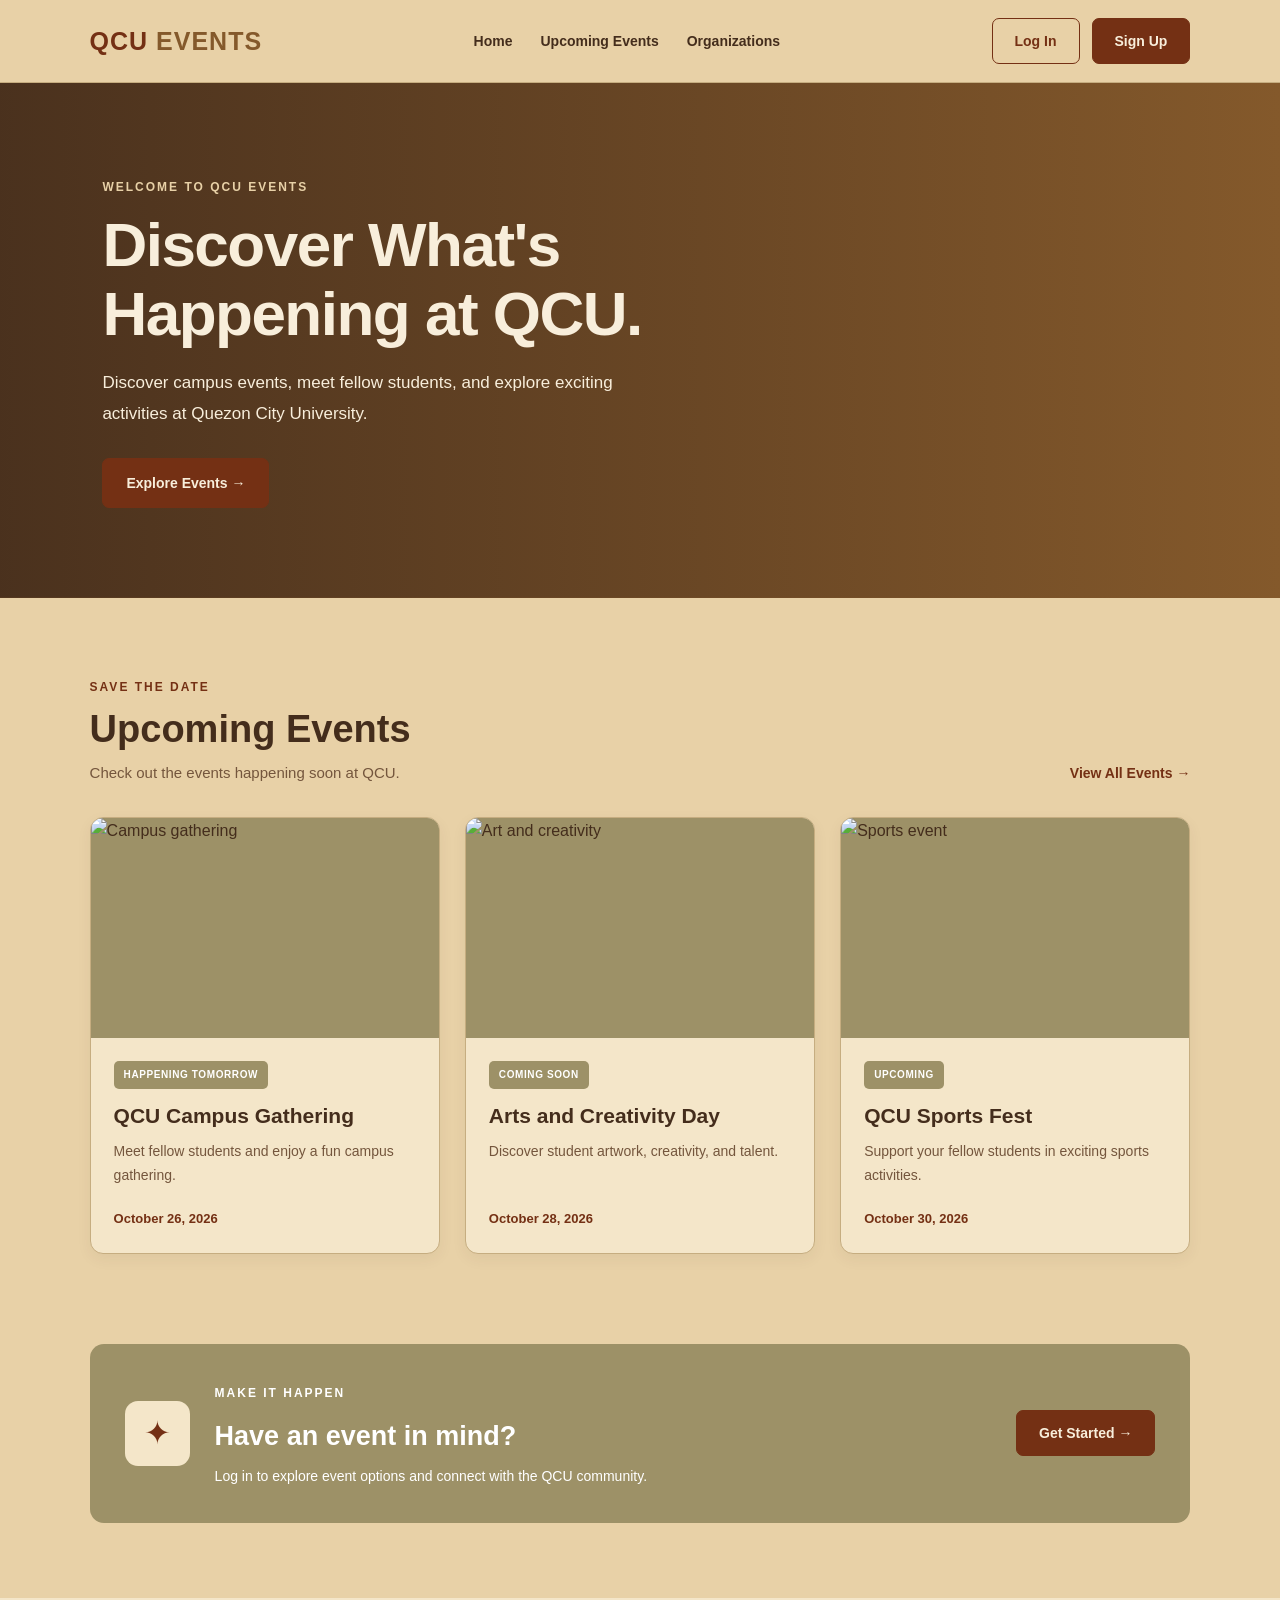
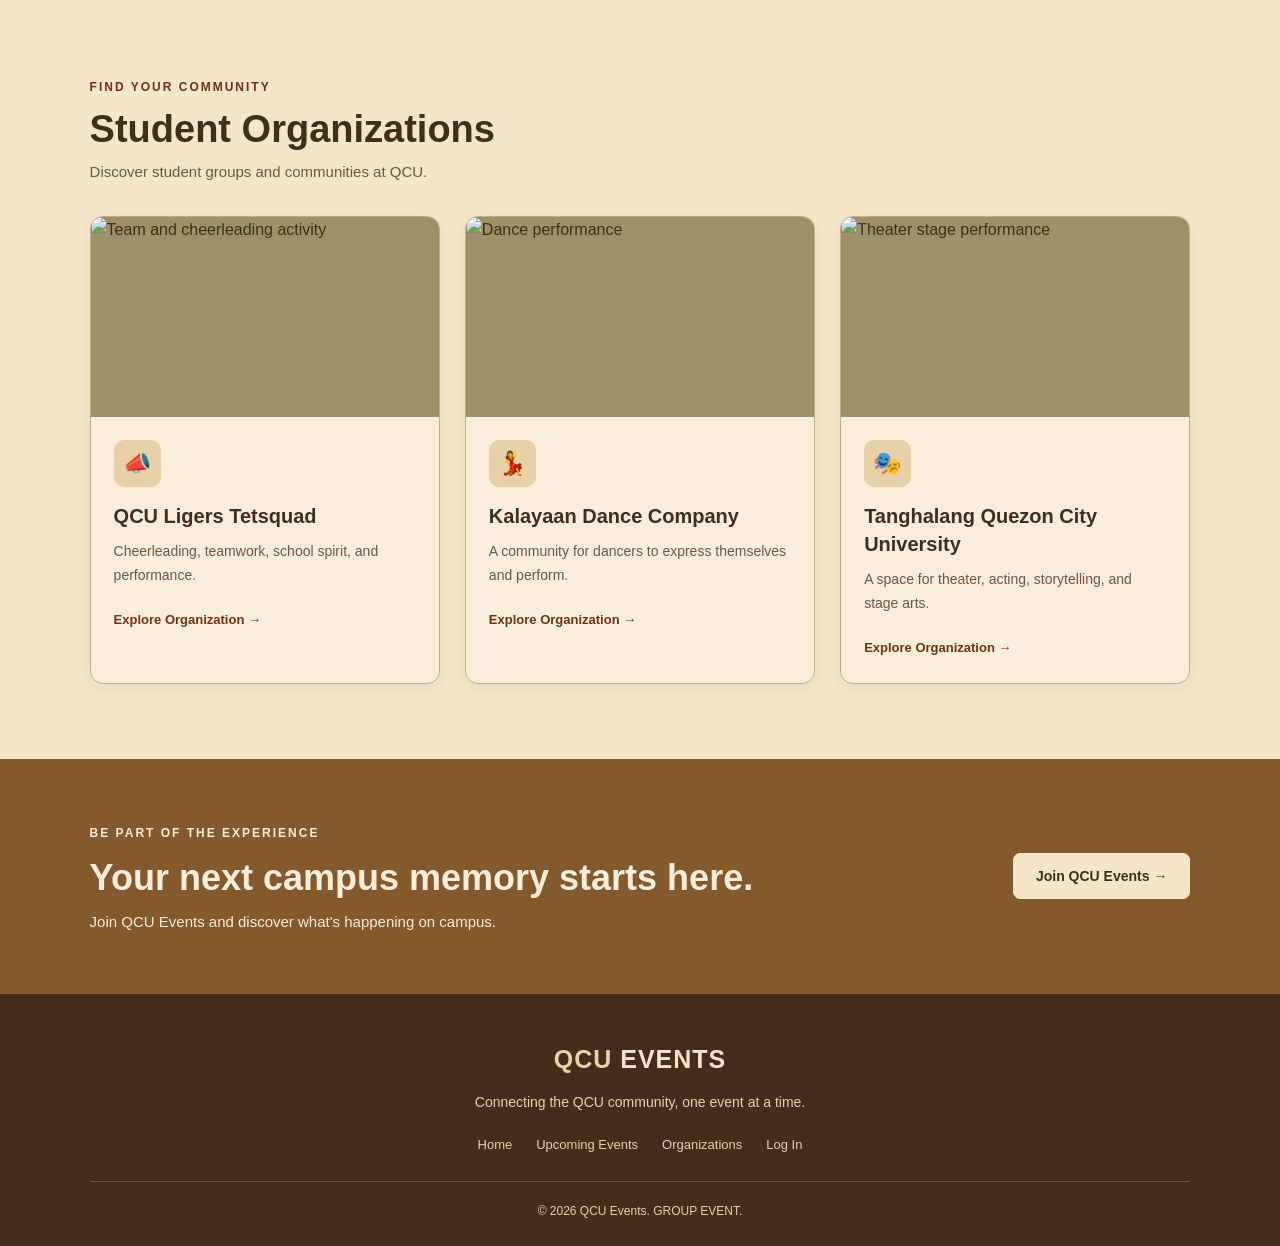
==== index.html @ 6fe6644c "First Website" ====
<!DOCTYPE html>
<html lang="en">
<head>
    <meta charset="UTF-8">
    <meta name="viewport" content="width=device-width, initial-scale=1.0">
    <title>QCU EVENTS</title>
    <link rel="stylesheet" href="style.css">

    </style>
</head>
<body>

    <!-- NAVIGATION -->
    <header class="navbar">
        <a href="html.html" class="logo">QCU <span>EVENTS</span></a>

        <nav class="nav-links">
            <a href="html.html">Home</a>
            <a href="#upcoming-events">Upcoming Events</a>
            <a href="#organizations">Organizations</a>
        </nav>

        <div class="nav-buttons">
            <a href="login.html" class="login-btn">Log In</a>
            <a href="signup.html" class="signup-btn">Sign Up</a>
        </div>
    </header>

    <!-- HERO SECTION -->
    <section class="hero">
        <div class="hero-content">
            <span class="eyebrow">WELCOME TO QCU EVENTS</span>
            <h1>Discover What's<br>Happening at QCU.</h1>
            <p>Discover campus events, meet fellow students, and explore exciting activities at Quezon City University.</p>
            <a href="#upcoming-events" class="hero-btn">Explore Events →</a>
        </div>
    </section>

    <!-- UPCOMING EVENTS -->
    <section class="events-section" id="upcoming-events">
        <div class="section-heading">
            <div>
                <span class="eyebrow">SAVE THE DATE</span>
                <h2>Upcoming Events</h2>
                <p>Check out the events happening soon at QCU.</p>
            </div>
            <a href="events.html" class="view-all">View All Events →</a>
        </div>

        <div class="event-grid">

            <!-- EVENT 1 -->
            <a href="login.html" class="event-card">
                <img class="event-photo"
                     src="https://images.unsplash.com/photo-1492684223066-81342ee5ff30?auto=format&fit=crop&w=800&q=85"
                     alt="Campus gathering">
                <div class="event-info">
                    <span class="event-tag">HAPPENING TOMORROW</span>
                    <h3>QCU Campus Gathering</h3>
                    <p>Meet fellow students and enjoy a fun campus gathering.</p>
                    <p class="event-date">October 26, 2026</p>
                </div>
            </a>

            <!-- EVENT 2 -->
            <a href="login.html" class="event-card">
                <img class="event-photo"
                     src="https://images.unsplash.com/photo-1513364776144-60967b0f800f?auto=format&fit=crop&w=800&q=85"
                     alt="Art and creativity">
                <div class="event-info">
                    <span class="event-tag">COMING SOON</span>
                    <h3>Arts and Creativity Day</h3>
                    <p>Discover student artwork, creativity, and talent.</p>
                    <p class="event-date">October 28, 2026</p>
                </div>
            </a>

            <!-- EVENT 3 -->
            <a href="login.html" class="event-card">
                <img class="event-photo"
                     src="https://images.unsplash.com/photo-1461896836934-ffe607ba8211?auto=format&fit=crop&w=800&q=85"
                     alt="Sports event">
                <div class="event-info">
                    <span class="event-tag">UPCOMING</span>
                    <h3>QCU Sports Fest</h3>
                    <p>Support your fellow students in exciting sports activities.</p>
                    <p class="event-date">October 30, 2026</p>
                </div>
            </a>

        </div>
    </section>

    <!-- CREATE EVENT -->
    <section class="create-section">
        <div class="create-card">
            <div class="create-icon">✦</div>
            <div>
                <span class="eyebrow">MAKE IT HAPPEN</span>
                <h2>Have an event in mind?</h2>
                <p>Log in to explore event options and connect with the QCU community.</p>
            </div>
            <a href="login.html" class="create-btn">Get Started →</a>
        </div>
    </section>

    <!-- STUDENT ORGANIZATIONS -->
    <section class="categories-section" id="organizations">
        <div class="section-heading">
            <div>
                <span class="eyebrow">FIND YOUR COMMUNITY</span>
                <h2>Student Organizations</h2>
                <p>Discover student groups and communities at QCU.</p>
            </div>
        </div>

        <div class="category-grid">

            <!-- QCU LIGERS TETSQUAD -->
            <a href="login.html" class="category-card org-card">
                <img class="org-photo"
                     src="https://images.unsplash.com/photo-1526676037777-05a232554f77?auto=format&fit=crop&w=800&q=85"
                     alt="Team and cheerleading activity">
                <div class="org-info">
                    <div class="category-icon">📣</div>
                    <h3>QCU Ligers Tetsquad</h3>
                    <p>Cheerleading, teamwork, school spirit, and performance.</p>
                    <span>Explore Organization →</span>
                </div>
            </a>

            <!-- KALAYAAN DANCE COMPANY -->
            <a href="login.html" class="category-card org-card">
                <img class="org-photo"
                     src="https://images.unsplash.com/photo-1504609813442-a8924e83f76e?auto=format&fit=crop&w=800&q=85"
                     alt="Dance performance">
                <div class="org-info">
                    <div class="category-icon">💃</div>
                    <h3>Kalayaan Dance Company</h3>
                    <p>A community for dancers to express themselves and perform.</p>
                    <span>Explore Organization →</span>
                </div>
            </a>

            <!-- TANGHALANG QCU -->
            <a href="login.html" class="category-card org-card">
                <img class="org-photo"
                     src="https://images.unsplash.com/photo-1503095396549-807759245b35?auto=format&fit=crop&w=800&q=85"
                     alt="Theater stage performance">
                <div class="org-info">
                    <div class="category-icon">🎭</div>
                    <h3>Tanghalang Quezon City University</h3>
                    <p>A space for theater, acting, storytelling, and stage arts.</p>
                    <span>Explore Organization →</span>
                </div>
            </a>

        </div>
    </section>

    <!-- BOTTOM BANNER -->
    <section class="bottom-banner">
        <div>
            <span class="eyebrow">BE PART OF THE EXPERIENCE</span>
            <h2>Your next campus memory starts here.</h2>
            <p>Join QCU Events and discover what's happening on campus.</p>
        </div>
        <a href="signup.html" class="signup-btn">Join QCU Events →</a>
    </section>

    <!-- FOOTER -->
    <footer class="footer">
        <a href="html.html" class="logo">QCU <span>EVENTS</span></a>
        <p>Connecting the QCU community, one event at a time.</p>

        <div class="footer-links">
            <a href="html.html">Home</a>
            <a href="#upcoming-events">Upcoming Events</a>
            <a href="#organizations">Organizations</a>
            <a href="login.html">Log In</a>
        </div>

        <p class="copyright">© 2026 QCU Events. GROUP EVENT.</p>
    </footer>

</body>
</html>
---- style.css ----
/* COLOR PALETTE */
:root {
    --red: #743014;
    --red-dark: #442D1C;
    --orange-red: #84592B;
    --orange: #84592B;
    --peach: #E8D1A7;
    --yellow: #E8D1A7;
    --yellow-light: #F4E6C9;

    --ice-blue: #E8D1A7;
    --blue-light: #D8C095;
    --blue: #9D9167;
    --blue-medium: #84592B;
    --blue-dark: #442D1C;

    --white: #F8EEDB;
    --background: #E8D1A7;
    --text: #442D1C;
    --muted: #74563D;
    --border: #C6AD80;
}

/* RESET */
* {
    margin: 0;
    padding: 0;
    box-sizing: border-box;
}

html {
    scroll-behavior: smooth;
    scroll-padding-top: 90px;
}

body {
    font-family: Arial, Helvetica, sans-serif;
    background-color: var(--background);
    color: var(--text);
    line-height: 1.6;
}

a {
    color: inherit;
    text-decoration: none;
}

img {
    max-width: 100%;
}

button,
input {
    font: inherit;
}

/* NAVIGATION BAR*/

.navbar {
    width: 100%;
    min-height: 82px;
    padding: 18px 7%;
    display: flex;
    align-items: center;
    justify-content: space-between;
    gap: 25px;
    background-color: #E8D1A7;
    border-bottom: 1px solid var(--border);
    position: relative;
    z-index: 10;
}

.logo {
    color: var(--red);
    font-size: 25px;
    font-weight: 900;
    letter-spacing: 1px;
    white-space: nowrap;
}

.logo span {
    color: var(--orange-red);
}

.nav-links {
    display: flex;
    align-items: center;
    justify-content: center;
    gap: 28px;
}

.nav-links a {
    color: var(--text);
    font-size: 14px;
    font-weight: 600;
    transition: color 0.25s ease;
}

.nav-links a:hover {
    color: var(--red);
}

.nav-buttons {
    display: flex;
    align-items: center;
    gap: 12px;
}

/* pindot pindot */

.login-btn,
.signup-btn,
.hero-btn,
.create-btn {
    display: inline-block;
    padding: 11px 22px;
    border-radius: 7px;
    font-size: 14px;
    font-weight: 700;
    text-align: center;
    transition: all 0.25s ease;
    cursor: pointer;
}

.login-btn {
    color: var(--red);
    border: 1.5px solid var(--red);
    background-color: transparent;
}

.login-btn:hover {
    background-color: var(--red);
    color: var(--white);
}

.signup-btn,
.hero-btn,
.create-btn {
    background-color: var(--red);
    color: var(--white);
    border: 1.5px solid var(--red);
}

.signup-btn:hover,
.hero-btn:hover,
.create-btn:hover {
    background-color: var(--red-dark);
    border-color: var(--red-dark);
    transform: translateY(-2px);
}

/* heroooooooooooooo */

.hero {
    min-height: 510px;
    padding: 90px 8%;
    display: flex;
    align-items: center;
    background-color: var(--orange-red);
    background-image:
        linear-gradient(
            90deg,
            rgba(68, 45, 28, 0.90),
            rgba(132, 89, 43, 0.55)
        ),
        url("https://images.unsplash.com/photo-1492684223066-81342ee5ff30?auto=format&fit=crop&w=1600&q=85");
    background-position: center;
    background-size: cover;
    background-repeat: no-repeat;
    color: var(--white);
}

.hero-content {
    max-width: 720px;
}

.eyebrow {
    display: inline-block;
    margin-bottom: 12px;
    color: var(--red);
    font-size: 12px;
    font-weight: 800;
    letter-spacing: 2px;
    text-transform: uppercase;
}

.hero .eyebrow {
    color: var(--peach);
}

.hero h1 {
    margin-bottom: 20px;
    color: var(--white);
    font-size: clamp(38px, 5vw, 62px);
    line-height: 1.12;
    letter-spacing: -1.5px;
}

.hero p {
    max-width: 570px;
    margin-bottom: 28px;
    color: #F8EEDB;
    font-size: 17px;
    line-height: 1.8;
}

.hero-actions {
    display: flex;
    flex-wrap: wrap;
    gap: 13px;
}

.hero-btn {
    padding: 13px 23px;
}

.secondary-btn {
    background-color: var(--peach);
    color: var(--red-dark);
    border-color: var(--peach);
}

.secondary-btn:hover {
    background-color: var(--yellow-light);
    color: var(--red-dark);
    border-color: var(--yellow-light);
}

/* general styleeeeeeeeeee*/

.events-section,
.featured-section,
.categories-section {
    padding: 75px 7%;
}

.section-heading {
    display: flex;
    align-items: flex-end;
    justify-content: space-between;
    gap: 20px;
    margin-bottom: 32px;
}

.section-heading h2 {
    margin-bottom: 8px;
    color: var(--red-dark);
    font-size: clamp(27px, 3vw, 38px);
    line-height: 1.2;
}

.section-heading p {
    color: var(--muted);
    font-size: 15px;
}

.section-heading .eyebrow {
    margin-bottom: 10px;
}

.view-all {
    color: var(--red);
    font-size: 14px;
    font-weight: 800;
    white-space: nowrap;
    transition: color 0.2s ease;
}

.view-all:hover {
    color: var(--orange-red);
}

/* ==========================================
   UPCOMING EVENT GRID
   ========================================== */

.event-grid {
    display: grid;
    grid-template-columns: repeat(3, minmax(0, 1fr));
    gap: 25px;
}

.event-card {
    display: flex;
    flex-direction: column;
    min-width: 0;
    overflow: hidden;
    background-color: var(--yellow-light);
    border: 1px solid var(--border);
    border-radius: 13px;
    color: var(--text);
    box-shadow: 0 5px 15px rgba(68, 45, 28, 0.06);
    transition: transform 0.25s ease, box-shadow 0.25s ease;
}

.event-card:hover {
    transform: translateY(-5px);
    box-shadow: 0 12px 25px rgba(68, 45, 28, 0.14);
}

.event-card > img,
.event-photo {
    display: block;
    width: 100%;
    height: 220px;
    object-fit: cover;
    background-color: var(--blue);
}

.event-info {
    display: flex;
    flex: 1;
    flex-direction: column;
    align-items: flex-start;
    padding: 23px;
}

.event-tag {
    display: inline-block;
    margin-bottom: 13px;
    padding: 6px 10px;
    border-radius: 5px;
    background-color: var(--blue);
    color: #FFFFFF;
    font-size: 10px;
    font-weight: 800;
    letter-spacing: 0.6px;
}

.event-info h3 {
    margin-bottom: 10px;
    color: var(--red-dark);
    font-size: 21px;
    line-height: 1.35;
}

.event-info p {
    margin-bottom: 12px;
    color: var(--muted);
    font-size: 14px;
    line-height: 1.7;
}

.event-info .event-date {
    margin-top: auto;
    margin-bottom: 0;
    padding-top: 8px;
    color: var(--red);
    font-size: 13px;
    font-weight: 800;
}


.featured-card {
    position: relative;
    overflow: hidden;
    min-height: 320px;
    border-radius: 14px;
    background-color: var(--orange-red);
    color: var(--white);
}

.featured-card img {
    width: 100%;
    height: 100%;
    min-height: 320px;
    object-fit: cover;
}

.featured-overlay {
    position: absolute;
    inset: 0;
    display: flex;
    flex-direction: column;
    justify-content: flex-end;
    padding: 35px;
    background: linear-gradient(
        transparent,
        rgba(68, 45, 28, 0.90)
    );
    color: var(--white);
}

.featured-overlay h3 {
    margin-bottom: 10px;
    font-size: 30px;
}

.featured-overlay p {
    max-width: 600px;
    color: var(--white);
}

/* ==========================================
   CREATE EVENT SECTION
   ========================================== */

.create-section {
    padding: 15px 7% 75px;
}

.create-card {
    display: flex;
    align-items: center;
    gap: 25px;
    padding: 35px;
    border-radius: 14px;
    background-color: var(--blue);
    color: #FFFFFF;
}

.create-icon {
    display: flex;
    flex-shrink: 0;
    align-items: center;
    justify-content: center;
    width: 65px;
    height: 65px;
    border-radius: 13px;
    background-color: var(--yellow-light);
    color: var(--red);
    font-size: 32px;
}

.create-card > div:nth-child(2) {
    flex: 1;
}

.create-card .eyebrow,
.create-card h2,
.create-card p {
    color: #FFFFFF;
}

.create-card h2 {
    margin-bottom: 7px;
    font-size: 27px;
}

.create-card p {
    font-size: 14px;
}

.create-btn {
    flex-shrink: 0;
    background-color: var(--red);
    color: var(--white);
}

/* orgsssssssssssssssss */

.categories-section {
    background-color: var(--yellow-light);
}

.category-grid {
    display: grid;
    grid-template-columns: repeat(3, minmax(0, 1fr));
    gap: 25px;
}

.category-card {
    display: block;
    min-width: 0;
    overflow: hidden;
    border: 1px solid var(--border);
    border-radius: 13px;
    background-color: #F8EEDB;
    color: var(--text);
    box-shadow: 0 5px 15px rgba(68, 45, 28, 0.05);
    transition: transform 0.25s ease, box-shadow 0.25s ease;
}

.category-card:hover {
    transform: translateY(-5px);
    box-shadow: 0 12px 25px rgba(68, 45, 28, 0.12);
}

.org-card {
    padding: 0;
}

.org-photo {
    display: block;
    width: 100%;
    height: 200px;
    object-fit: cover;
    background-color: var(--blue);
}

.org-info {
    padding: 23px;
}

.category-icon {
    display: flex;
    align-items: center;
    justify-content: center;
    width: 47px;
    height: 47px;
    margin-bottom: 15px;
    border-radius: 10px;
    background-color: var(--peach);
    color: var(--red);
    font-size: 23px;
}

.org-info h3 {
    margin-bottom: 10px;
    color: var(--red-dark);
    font-size: 20px;
    line-height: 1.4;
}

.org-info p {
    margin-bottom: 18px;
    color: var(--muted);
    font-size: 14px;
    line-height: 1.7;
}

.org-info > span {
    color: var(--red);
    font-size: 13px;
    font-weight: 800;
}

.category-card h3 {
    color: var(--red-dark);
}

.category-card p {
    color: var(--muted);
}

.art-bg {
    background-color: var(--peach);
}

.tech-bg {
    background-color: var(--blue-light);
}

.sports-bg {
    background-color: var(--blue);
}

.academic-bg {
    background-color: var(--yellow);
}

.business-bg {
    background-color: var(--orange-red);
}

.community-bg {
    background-color: var(--orange);
}

/* ==========================================
   BOTTOM CALL-TO-ACTION BANNER
   ========================================== */

.bottom-banner {
    display: flex;
    align-items: center;
    justify-content: space-between;
    gap: 25px;
    padding: 60px 7%;
    background-color: var(--orange-red);
    color: var(--white);
}

.bottom-banner .eyebrow,
.bottom-banner h2,
.bottom-banner p {
    color: var(--white);
}

.bottom-banner h2 {
    margin-bottom: 10px;
    font-size: clamp(25px, 3vw, 36px);
    line-height: 1.25;
}

.bottom-banner p {
    font-size: 15px;
}

.bottom-banner .signup-btn {
    flex-shrink: 0;
    background-color: var(--yellow-light);
    color: var(--red-dark);
    border-color: var(--yellow-light);
}

.bottom-banner .signup-btn:hover {
    background-color: var(--peach);
    border-color: var(--peach);
}

/* paa */

.footer {
    padding: 45px 7% 25px;
    background-color: var(--red-dark);
    color: var(--peach);
    text-align: center;
}

.footer .logo {
    display: inline-block;
    margin-bottom: 12px;
    color: var(--peach);
}

.footer .logo span {
    color: var(--yellow-light);
}

.footer > p {
    margin-bottom: 20px;
    color: var(--peach);
    font-size: 14px;
}

.footer-links {
    display: flex;
    flex-wrap: wrap;
    justify-content: center;
    gap: 24px;
    margin: 22px 0;
}

.footer-links a {
    color: var(--peach);
    font-size: 13px;
    transition: color 0.2s ease;
}

.footer-links a:hover {
    color: #FFFFFF;
}

.footer .copyright {
    margin: 25px 0 0;
    padding-top: 20px;
    border-top: 1px solid rgba(232, 209, 167, 0.25);
    font-size: 12px;
}

/* ==========================================
   GENERAL HOVER AND FOCUS
   ========================================== */

a:focus-visible {
    outline: 3px solid var(--orange-red);
    outline-offset: 4px;
}

/* tablet eklabu*/

@media (max-width: 950px) {
    .navbar {
        padding: 18px 4%;
        gap: 16px;
    }

    .nav-links {
        gap: 16px;
    }

    .event-grid,
    .category-grid {
        grid-template-columns: repeat(2, minmax(0, 1fr));
    }

    .hero {
        padding: 75px 6%;
    }

    .events-section,
    .featured-section,
    .categories-section {
        padding: 60px 5%;
    }

    .create-section {
        padding: 10px 5% 60px;
    }

    .bottom-banner {
        padding: 50px 5%;
    }
}

/* mobile eklabu*/

@media (max-width: 650px) {
    .navbar {
        flex-wrap: wrap;
        justify-content: space-between;
        padding: 16px 5%;
    }

    .logo {
        font-size: 22px;
    }

    .nav-links {
        order: 3;
        width: 100%;
        justify-content: flex-start;
        gap: 20px;
        overflow-x: auto;
        padding-top: 8px;
    }

    .nav-links a {
        flex-shrink: 0;
        font-size: 13px;
    }

    .nav-buttons {
        gap: 7px;
    }

    .login-btn,
    .signup-btn {
        padding: 9px 12px;
        font-size: 12px;
    }

    .hero {
        min-height: 440px;
        padding: 65px 6%;
        background-position: center;
    }

    .hero h1 {
        font-size: 38px;
    }

    .hero p {
        font-size: 15px;
    }

    .hero-actions {
        align-items: flex-start;
        flex-direction: column;
    }

    .hero-btn {
        width: 100%;
        max-width: 290px;
    }

    .events-section,
    .featured-section,
    .categories-section {
        padding: 48px 5%;
    }

    .section-heading {
        align-items: flex-start;
        flex-direction: column;
        gap: 14px;
    }

    .section-heading h2 {
        font-size: 29px;
    }

    .event-grid,
    .category-grid {
        grid-template-columns: 1fr;
        gap: 20px;
    }

    .event-card > img,
    .event-photo {
        height: 210px;
    }

    .event-info,
    .org-info {
        padding: 20px;
    }

    .org-photo {
        height: 190px;
    }

    .create-section {
        padding: 5px 5% 48px;
    }

    .create-card {
        align-items: flex-start;
        flex-direction: column;
        padding: 25px;
    }

    .create-card h2 {
        font-size: 24px;
    }

    .create-btn {
        width: 100%;
    }

    .bottom-banner {
        align-items: flex-start;
        flex-direction: column;
        padding: 45px 6%;
    }

    .bottom-banner .signup-btn {
        width: 100%;
    }

    .footer {
        padding: 38px 5% 22px;
    }

    .footer-links {
        gap: 15px;
    }
}

/* SMALL PHONE SCREENS \ */

@media (max-width: 380px) {
    .logo {
        font-size: 19px;
    }

    .nav-buttons {
        gap: 5px;
    }

    .login-btn,
    .signup-btn {
        padding: 8px 9px;
        font-size: 11px;
    }

    .hero h1 {
        font-size: 32px;
    }

    .event-info h3,
    .org-info h3 {
        font-size: 19px;
    }
}
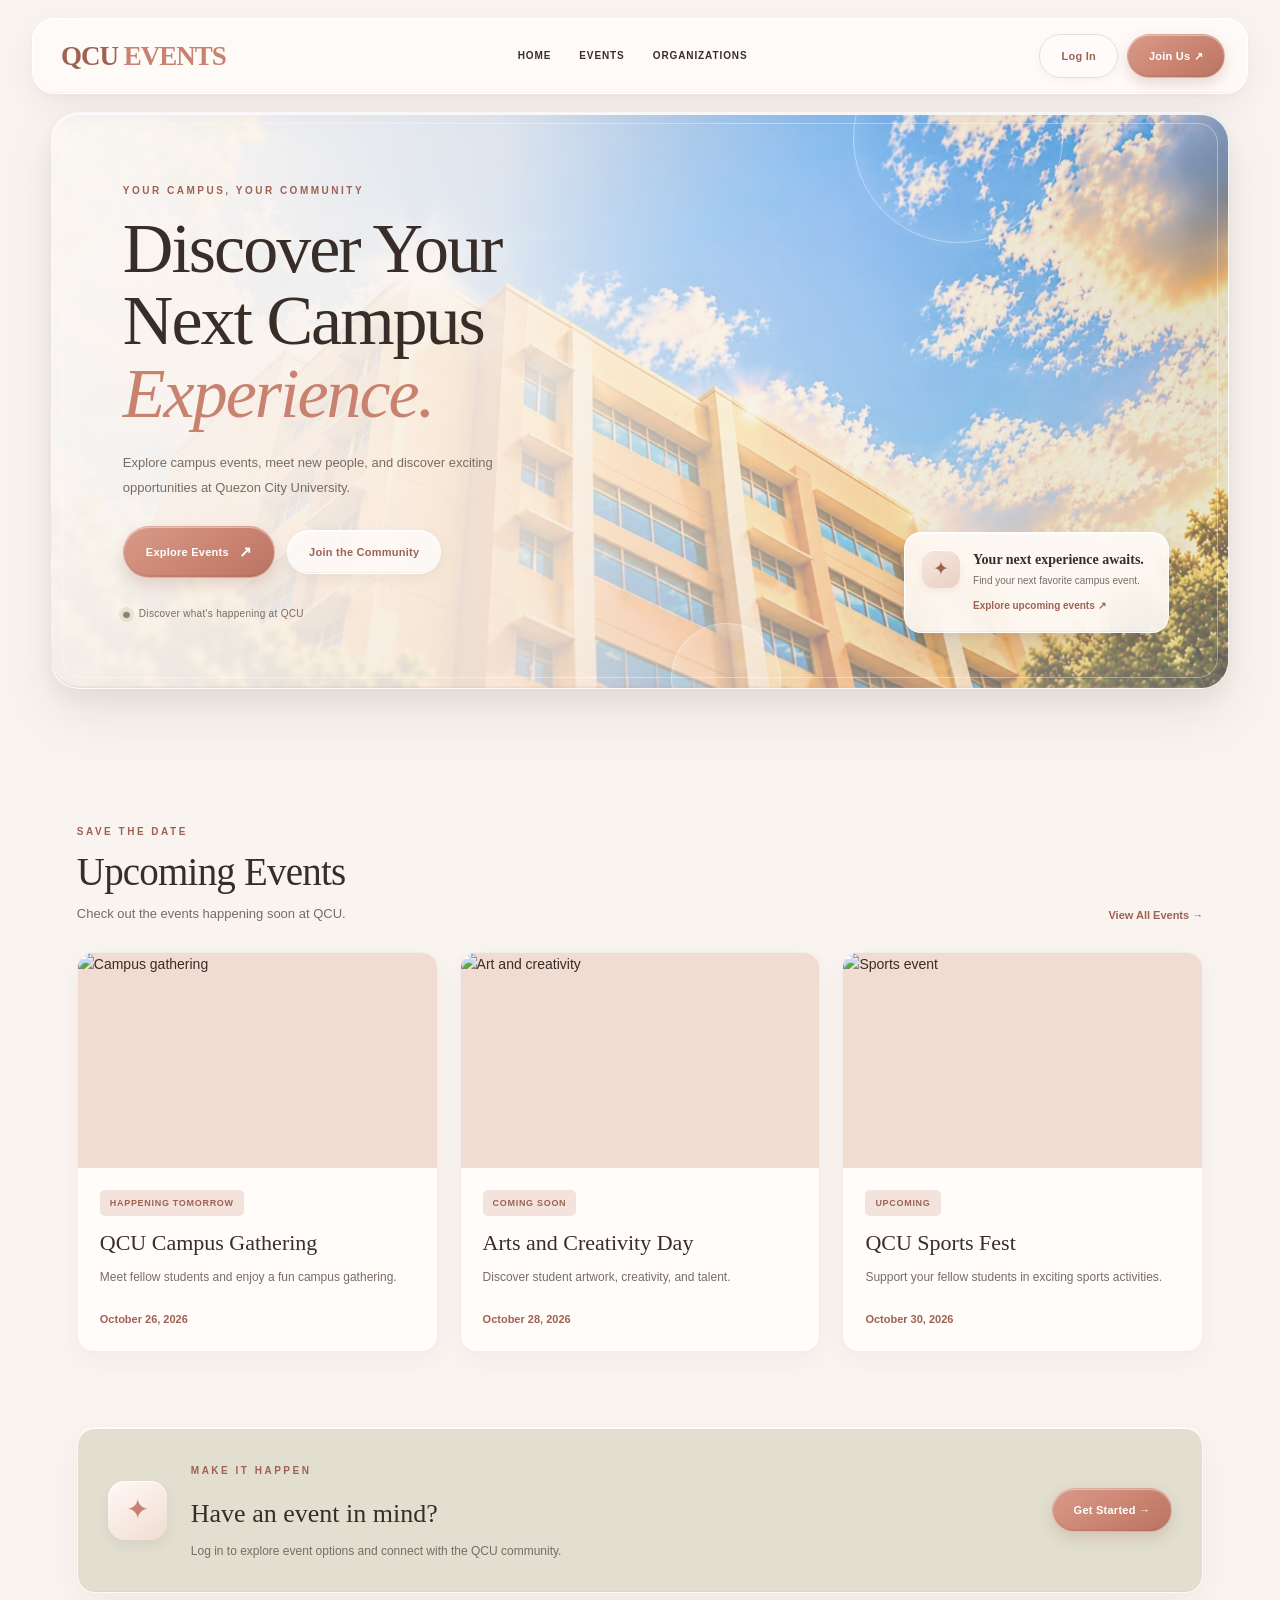
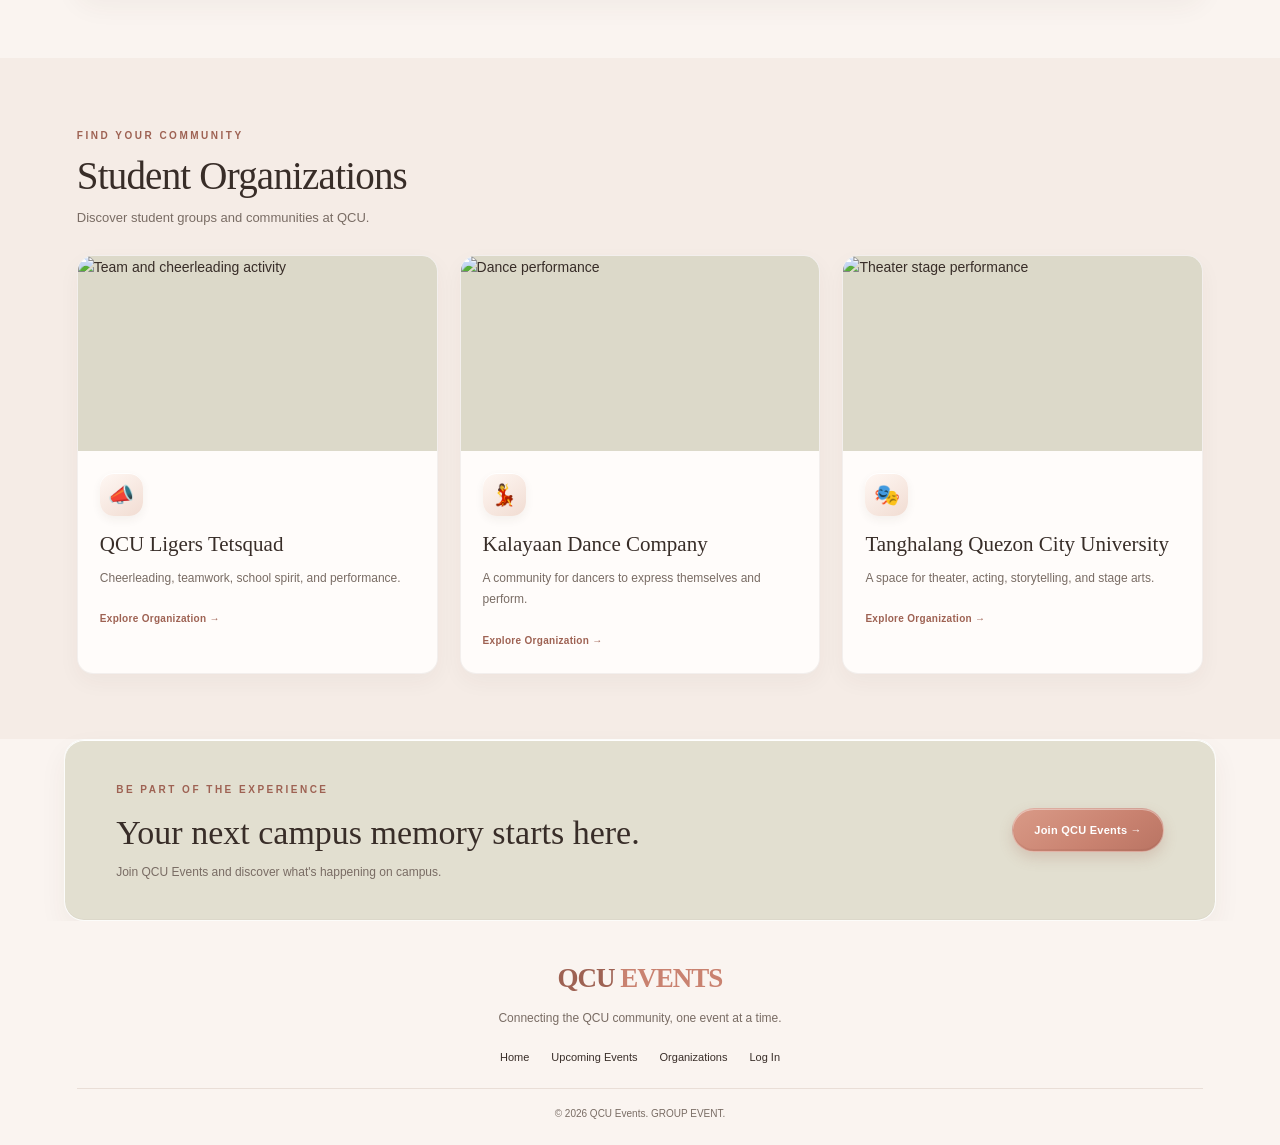
==== commit 0205cd64: "Add files via upload" ====
--- a/index.html
+++ b/index.html
@@ -1,187 +1,221 @@
-<!DOCTYPE html>
-<html lang="en">
-<head>
-    <meta charset="UTF-8">
-    <meta name="viewport" content="width=device-width, initial-scale=1.0">
-    <title>QCU EVENTS</title>
-    <link rel="stylesheet" href="style.css">
-
-    </style>
-</head>
-<body>
-
-    <!-- NAVIGATION -->
-    <header class="navbar">
-        <a href="html.html" class="logo">QCU <span>EVENTS</span></a>
-
-        <nav class="nav-links">
-            <a href="html.html">Home</a>
-            <a href="#upcoming-events">Upcoming Events</a>
-            <a href="#organizations">Organizations</a>
-        </nav>
-
-        <div class="nav-buttons">
-            <a href="login.html" class="login-btn">Log In</a>
-            <a href="signup.html" class="signup-btn">Sign Up</a>
-        </div>
-    </header>
-
-    <!-- HERO SECTION -->
-    <section class="hero">
-        <div class="hero-content">
-            <span class="eyebrow">WELCOME TO QCU EVENTS</span>
-            <h1>Discover What's<br>Happening at QCU.</h1>
-            <p>Discover campus events, meet fellow students, and explore exciting activities at Quezon City University.</p>
-            <a href="#upcoming-events" class="hero-btn">Explore Events →</a>
-        </div>
-    </section>
-
-    <!-- UPCOMING EVENTS -->
-    <section class="events-section" id="upcoming-events">
-        <div class="section-heading">
-            <div>
-                <span class="eyebrow">SAVE THE DATE</span>
-                <h2>Upcoming Events</h2>
-                <p>Check out the events happening soon at QCU.</p>
-            </div>
-            <a href="events.html" class="view-all">View All Events →</a>
-        </div>
-
-        <div class="event-grid">
-
-            <!-- EVENT 1 -->
-            <a href="login.html" class="event-card">
-                <img class="event-photo"
-                     src="https://images.unsplash.com/photo-1492684223066-81342ee5ff30?auto=format&fit=crop&w=800&q=85"
-                     alt="Campus gathering">
-                <div class="event-info">
-                    <span class="event-tag">HAPPENING TOMORROW</span>
-                    <h3>QCU Campus Gathering</h3>
-                    <p>Meet fellow students and enjoy a fun campus gathering.</p>
-                    <p class="event-date">October 26, 2026</p>
-                </div>
-            </a>
-
-            <!-- EVENT 2 -->
-            <a href="login.html" class="event-card">
-                <img class="event-photo"
-                     src="https://images.unsplash.com/photo-1513364776144-60967b0f800f?auto=format&fit=crop&w=800&q=85"
-                     alt="Art and creativity">
-                <div class="event-info">
-                    <span class="event-tag">COMING SOON</span>
-                    <h3>Arts and Creativity Day</h3>
-                    <p>Discover student artwork, creativity, and talent.</p>
-                    <p class="event-date">October 28, 2026</p>
-                </div>
-            </a>
-
-            <!-- EVENT 3 -->
-            <a href="login.html" class="event-card">
-                <img class="event-photo"
-                     src="https://images.unsplash.com/photo-1461896836934-ffe607ba8211?auto=format&fit=crop&w=800&q=85"
-                     alt="Sports event">
-                <div class="event-info">
-                    <span class="event-tag">UPCOMING</span>
-                    <h3>QCU Sports Fest</h3>
-                    <p>Support your fellow students in exciting sports activities.</p>
-                    <p class="event-date">October 30, 2026</p>
-                </div>
-            </a>
-
-        </div>
-    </section>
-
-    <!-- CREATE EVENT -->
-    <section class="create-section">
-        <div class="create-card">
-            <div class="create-icon">✦</div>
-            <div>
-                <span class="eyebrow">MAKE IT HAPPEN</span>
-                <h2>Have an event in mind?</h2>
-                <p>Log in to explore event options and connect with the QCU community.</p>
-            </div>
-            <a href="login.html" class="create-btn">Get Started →</a>
-        </div>
-    </section>
-
-    <!-- STUDENT ORGANIZATIONS -->
-    <section class="categories-section" id="organizations">
-        <div class="section-heading">
-            <div>
-                <span class="eyebrow">FIND YOUR COMMUNITY</span>
-                <h2>Student Organizations</h2>
-                <p>Discover student groups and communities at QCU.</p>
-            </div>
-        </div>
-
-        <div class="category-grid">
-
-            <!-- QCU LIGERS TETSQUAD -->
-            <a href="login.html" class="category-card org-card">
-                <img class="org-photo"
-                     src="https://images.unsplash.com/photo-1526676037777-05a232554f77?auto=format&fit=crop&w=800&q=85"
-                     alt="Team and cheerleading activity">
-                <div class="org-info">
-                    <div class="category-icon">📣</div>
-                    <h3>QCU Ligers Tetsquad</h3>
-                    <p>Cheerleading, teamwork, school spirit, and performance.</p>
-                    <span>Explore Organization →</span>
-                </div>
-            </a>
-
-            <!-- KALAYAAN DANCE COMPANY -->
-            <a href="login.html" class="category-card org-card">
-                <img class="org-photo"
-                     src="https://images.unsplash.com/photo-1504609813442-a8924e83f76e?auto=format&fit=crop&w=800&q=85"
-                     alt="Dance performance">
-                <div class="org-info">
-                    <div class="category-icon">💃</div>
-                    <h3>Kalayaan Dance Company</h3>
-                    <p>A community for dancers to express themselves and perform.</p>
-                    <span>Explore Organization →</span>
-                </div>
-            </a>
-
-            <!-- TANGHALANG QCU -->
-            <a href="login.html" class="category-card org-card">
-                <img class="org-photo"
-                     src="https://images.unsplash.com/photo-1503095396549-807759245b35?auto=format&fit=crop&w=800&q=85"
-                     alt="Theater stage performance">
-                <div class="org-info">
-                    <div class="category-icon">🎭</div>
-                    <h3>Tanghalang Quezon City University</h3>
-                    <p>A space for theater, acting, storytelling, and stage arts.</p>
-                    <span>Explore Organization →</span>
-                </div>
-            </a>
-
-        </div>
-    </section>
-
-    <!-- BOTTOM BANNER -->
-    <section class="bottom-banner">
-        <div>
-            <span class="eyebrow">BE PART OF THE EXPERIENCE</span>
-            <h2>Your next campus memory starts here.</h2>
-            <p>Join QCU Events and discover what's happening on campus.</p>
-        </div>
-        <a href="signup.html" class="signup-btn">Join QCU Events →</a>
-    </section>
-
-    <!-- FOOTER -->
-    <footer class="footer">
-        <a href="html.html" class="logo">QCU <span>EVENTS</span></a>
-        <p>Connecting the QCU community, one event at a time.</p>
-
-        <div class="footer-links">
-            <a href="html.html">Home</a>
-            <a href="#upcoming-events">Upcoming Events</a>
-            <a href="#organizations">Organizations</a>
-            <a href="login.html">Log In</a>
-        </div>
-
-        <p class="copyright">© 2026 QCU Events. GROUP EVENT.</p>
-    </footer>
-
-</body>
-</html>+
+<!DOCTYPE html>
+<html lang="en">
+<head>
+    <meta charset="UTF-8">
+    <meta name="viewport" content="width=device-width, initial-scale=1.0">
+    <title>QCU EVENTS</title>
+    <link rel="stylesheet" href="style.css">
+</head>
+<body>
+
+
+<!-- glass navigation -->
+<header class="navbar">
+    <a href="index.html" class="logo">QCU <span>EVENTS</span></a>
+
+    <nav class="nav-links">
+        <a href="index.html">Home</a>
+        <a href="#upcoming-events">Events</a>
+        <a href="#organizations">Organizations</a>
+    </nav>
+
+    <div class="nav-buttons">
+        <a href="login.html" class="login-btn">Log In</a>
+        <a href="signup.html" class="signup-btn">Join Us ↗</a>
+    </div>
+</header>
+
+<!-- Embossed heroo -->
+<section class="hero">
+    <div class="hero-glass">
+        <div class="hero-content">
+            <span class="eyebrow">YOUR CAMPUS, YOUR COMMUNITY</span>
+
+            <h1>Discover Your<br>Next Campus<br><span>Experience.</span></h1>
+
+            <p>
+                Explore campus events, meet new people, and discover
+                exciting opportunities at Quezon City University.
+            </p>
+
+            <div class="hero-actions">
+                <a href="#upcoming-events" class="hero-btn">
+                    Explore Events <span>↗</span>
+                </a>
+
+                <a href="signup.html" class="secondary-btn">
+                    Join the Community
+                </a>
+            </div>
+
+            <div class="hero-note">
+                <span class="hero-note-dot"></span>
+                <span>Discover what's happening at QCU</span>
+            </div>
+        </div>
+
+        <div class="hero-floating-card">
+            <div class="floating-icon">✦</div>
+            <div class="floating-copy">
+                <strong>Your next experience awaits.</strong>
+                <span>Find your next favorite campus event.</span>
+                <a href="#upcoming-events">Explore upcoming events ↗</a>
+            </div>
+        </div>
+
+        <div class="hero-decoration hero-decoration-one"></div>
+        <div class="hero-decoration hero-decoration-two"></div>
+    </div>
+</section>
+
+
+    <!-- UPCOMING EVENTS -->
+    <section class="events-section" id="upcoming-events">
+        <div class="section-heading">
+            <div>
+                <span class="eyebrow">SAVE THE DATE</span>
+                <h2>Upcoming Events</h2>
+                <p>Check out the events happening soon at QCU.</p>
+            </div>
+            <a href="login.html" class="view-all">View All Events →</a>
+        </div>
+
+        <div class="event-grid">
+
+            <!-- EVENT 1 -->
+            <a href="login.html" class="event-card">
+                <img class="event-photo"
+                     src="https://images.unsplash.com/photo-1492684223066-81342ee5ff30?auto=format&fit=crop&w=800&q=85"
+                     alt="Campus gathering">
+                <div class="event-info">
+                    <span class="event-tag">HAPPENING TOMORROW</span>
+                    <h3>QCU Campus Gathering</h3>
+                    <p>Meet fellow students and enjoy a fun campus gathering.</p>
+                    <p class="event-date">October 26, 2026</p>
+                </div>
+            </a>
+
+            <!-- EVENT 2 -->
+            <a href="login.html" class="event-card">
+                <img class="event-photo"
+                     src="https://images.unsplash.com/photo-1513364776144-60967b0f800f?auto=format&fit=crop&w=800&q=85"
+                     alt="Art and creativity">
+                <div class="event-info">
+                    <span class="event-tag">COMING SOON</span>
+                    <h3>Arts and Creativity Day</h3>
+                    <p>Discover student artwork, creativity, and talent.</p>
+                    <p class="event-date">October 28, 2026</p>
+                </div>
+            </a>
+
+            <!-- EVENT 3 -->
+            <a href="login.html" class="event-card">
+                <img class="event-photo"
+                     src="https://images.unsplash.com/photo-1461896836934-ffe607ba8211?auto=format&fit=crop&w=800&q=85"
+                     alt="Sports event">
+                <div class="event-info">
+                    <span class="event-tag">UPCOMING</span>
+                    <h3>QCU Sports Fest</h3>
+                    <p>Support your fellow students in exciting sports activities.</p>
+                    <p class="event-date">October 30, 2026</p>
+                </div>
+            </a>
+
+        </div>
+    </section>
+
+    <!-- CREATE EVENT -->
+    <section class="create-section">
+        <div class="create-card">
+            <div class="create-icon">✦</div>
+            <div>
+                <span class="eyebrow">MAKE IT HAPPEN</span>
+                <h2>Have an event in mind?</h2>
+                <p>Log in to explore event options and connect with the QCU community.</p>
+            </div>
+            <a href="login.html" class="create-btn">Get Started →</a>
+        </div>
+    </section>
+
+    <!-- STUDENT ORGANIZATIONS -->
+    <section class="categories-section" id="organizations">
+        <div class="section-heading">
+            <div>
+                <span class="eyebrow">FIND YOUR COMMUNITY</span>
+                <h2>Student Organizations</h2>
+                <p>Discover student groups and communities at QCU.</p>
+            </div>
+        </div>
+
+        <div class="category-grid">
+
+            <!-- QCU LIGERS TETSQUAD -->
+            <a href="login.html" class="category-card org-card">
+                <img class="org-photo"
+                     src="https://images.unsplash.com/photo-1526676037777-05a232554f77?auto=format&fit=crop&w=800&q=85"
+                     alt="Team and cheerleading activity">
+                <div class="org-info">
+                    <div class="category-icon">📣</div>
+                    <h3>QCU Ligers Tetsquad</h3>
+                    <p>Cheerleading, teamwork, school spirit, and performance.</p>
+                    <span>Explore Organization →</span>
+                </div>
+            </a>
+
+            <!-- KALAYAAN DANCE COMPANY -->
+            <a href="login.html" class="category-card org-card">
+                <img class="org-photo"
+                     src="https://images.unsplash.com/photo-1504609813442-a8924e83f76e?auto=format&fit=crop&w=800&q=85"
+                     alt="Dance performance">
+                <div class="org-info">
+                    <div class="category-icon">💃</div>
+                    <h3>Kalayaan Dance Company</h3>
+                    <p>A community for dancers to express themselves and perform.</p>
+                    <span>Explore Organization →</span>
+                </div>
+            </a>
+
+            <!-- TANGHALANG QCU -->
+            <a href="login.html" class="category-card org-card">
+                <img class="org-photo"
+                     src="https://images.unsplash.com/photo-1503095396549-807759245b35?auto=format&fit=crop&w=800&q=85"
+                     alt="Theater stage performance">
+                <div class="org-info">
+                    <div class="category-icon">🎭</div>
+                    <h3>Tanghalang Quezon City University</h3>
+                    <p>A space for theater, acting, storytelling, and stage arts.</p>
+                    <span>Explore Organization →</span>
+                </div>
+            </a>
+
+        </div>
+    </section>
+
+    <!-- BOTTOM BANNER -->
+    <section class="bottom-banner">
+        <div>
+            <span class="eyebrow">BE PART OF THE EXPERIENCE</span>
+            <h2>Your next campus memory starts here.</h2>
+            <p>Join QCU Events and discover what's happening on campus.</p>
+        </div>
+        <a href="signup.html" class="signup-btn">Join QCU Events →</a>
+    </section>
+
+    <!-- FOOTER -->
+    <footer class="footer">
+        <a href="index.html" class="logo">QCU <span>EVENTS</span></a>
+        <p>Connecting the QCU community, one event at a time.</p>
+
+        <div class="footer-links">
+            <a href="index.html">Home</a>
+            <a href="#upcoming-events">Upcoming Events</a>
+            <a href="#organizations">Organizations</a>
+            <a href="login.html">Log In</a>
+        </div>
+
+        <p class="copyright">© 2026 QCU Events. GROUP EVENT.</p>
+    </footer>
+
+</body>
+</html>
--- a/style.css
+++ b/style.css
@@ -1,857 +1,1231 @@
-
-/* COLOR PALETTE */
-:root {
-    --red: #743014;
-    --red-dark: #442D1C;
-    --orange-red: #84592B;
-    --orange: #84592B;
-    --peach: #E8D1A7;
-    --yellow: #E8D1A7;
-    --yellow-light: #F4E6C9;
-
-    --ice-blue: #E8D1A7;
-    --blue-light: #D8C095;
-    --blue: #9D9167;
-    --blue-medium: #84592B;
-    --blue-dark: #442D1C;
-
-    --white: #F8EEDB;
-    --background: #E8D1A7;
-    --text: #442D1C;
-    --muted: #74563D;
-    --border: #C6AD80;
-}
-
-/* RESET */
-* {
-    margin: 0;
-    padding: 0;
-    box-sizing: border-box;
-}
-
-html {
-    scroll-behavior: smooth;
-    scroll-padding-top: 90px;
-}
-
-body {
-    font-family: Arial, Helvetica, sans-serif;
-    background-color: var(--background);
-    color: var(--text);
-    line-height: 1.6;
-}
-
-a {
-    color: inherit;
-    text-decoration: none;
-}
-
-img {
-    max-width: 100%;
-}
-
-button,
-input {
-    font: inherit;
-}
-
-/* NAVIGATION BAR*/
-
-.navbar {
-    width: 100%;
-    min-height: 82px;
-    padding: 18px 7%;
-    display: flex;
-    align-items: center;
-    justify-content: space-between;
-    gap: 25px;
-    background-color: #E8D1A7;
-    border-bottom: 1px solid var(--border);
-    position: relative;
-    z-index: 10;
-}
-
-.logo {
-    color: var(--red);
-    font-size: 25px;
-    font-weight: 900;
-    letter-spacing: 1px;
-    white-space: nowrap;
-}
-
-.logo span {
-    color: var(--orange-red);
-}
-
-.nav-links {
-    display: flex;
-    align-items: center;
-    justify-content: center;
-    gap: 28px;
-}
-
-.nav-links a {
-    color: var(--text);
-    font-size: 14px;
-    font-weight: 600;
-    transition: color 0.25s ease;
-}
-
-.nav-links a:hover {
-    color: var(--red);
-}
-
-.nav-buttons {
-    display: flex;
-    align-items: center;
-    gap: 12px;
-}
-
-/* pindot pindot */
-
-.login-btn,
-.signup-btn,
-.hero-btn,
-.create-btn {
-    display: inline-block;
-    padding: 11px 22px;
-    border-radius: 7px;
-    font-size: 14px;
-    font-weight: 700;
-    text-align: center;
-    transition: all 0.25s ease;
-    cursor: pointer;
-}
-
-.login-btn {
-    color: var(--red);
-    border: 1.5px solid var(--red);
-    background-color: transparent;
-}
-
-.login-btn:hover {
-    background-color: var(--red);
-    color: var(--white);
-}
-
-.signup-btn,
-.hero-btn,
-.create-btn {
-    background-color: var(--red);
-    color: var(--white);
-    border: 1.5px solid var(--red);
-}
-
-.signup-btn:hover,
-.hero-btn:hover,
-.create-btn:hover {
-    background-color: var(--red-dark);
-    border-color: var(--red-dark);
-    transform: translateY(-2px);
-}
-
-/* heroooooooooooooo */
-
-.hero {
-    min-height: 510px;
-    padding: 90px 8%;
-    display: flex;
-    align-items: center;
-    background-color: var(--orange-red);
-    background-image:
-        linear-gradient(
-            90deg,
-            rgba(68, 45, 28, 0.90),
-            rgba(132, 89, 43, 0.55)
-        ),
-        url("https://images.unsplash.com/photo-1492684223066-81342ee5ff30?auto=format&fit=crop&w=1600&q=85");
-    background-position: center;
-    background-size: cover;
-    background-repeat: no-repeat;
-    color: var(--white);
-}
-
-.hero-content {
-    max-width: 720px;
-}
-
-.eyebrow {
-    display: inline-block;
-    margin-bottom: 12px;
-    color: var(--red);
-    font-size: 12px;
-    font-weight: 800;
-    letter-spacing: 2px;
-    text-transform: uppercase;
-}
-
-.hero .eyebrow {
-    color: var(--peach);
-}
-
-.hero h1 {
-    margin-bottom: 20px;
-    color: var(--white);
-    font-size: clamp(38px, 5vw, 62px);
-    line-height: 1.12;
-    letter-spacing: -1.5px;
-}
-
-.hero p {
-    max-width: 570px;
-    margin-bottom: 28px;
-    color: #F8EEDB;
-    font-size: 17px;
-    line-height: 1.8;
-}
-
-.hero-actions {
-    display: flex;
-    flex-wrap: wrap;
-    gap: 13px;
-}
-
-.hero-btn {
-    padding: 13px 23px;
-}
-
-.secondary-btn {
-    background-color: var(--peach);
-    color: var(--red-dark);
-    border-color: var(--peach);
-}
-
-.secondary-btn:hover {
-    background-color: var(--yellow-light);
-    color: var(--red-dark);
-    border-color: var(--yellow-light);
-}
-
-/* general styleeeeeeeeeee*/
-
-.events-section,
-.featured-section,
-.categories-section {
-    padding: 75px 7%;
-}
-
-.section-heading {
-    display: flex;
-    align-items: flex-end;
-    justify-content: space-between;
-    gap: 20px;
-    margin-bottom: 32px;
-}
-
-.section-heading h2 {
-    margin-bottom: 8px;
-    color: var(--red-dark);
-    font-size: clamp(27px, 3vw, 38px);
-    line-height: 1.2;
-}
-
-.section-heading p {
-    color: var(--muted);
-    font-size: 15px;
-}
-
-.section-heading .eyebrow {
-    margin-bottom: 10px;
-}
-
-.view-all {
-    color: var(--red);
-    font-size: 14px;
-    font-weight: 800;
-    white-space: nowrap;
-    transition: color 0.2s ease;
-}
-
-.view-all:hover {
-    color: var(--orange-red);
-}
-
-/* ==========================================
-   UPCOMING EVENT GRID
-   ========================================== */
-
-.event-grid {
-    display: grid;
-    grid-template-columns: repeat(3, minmax(0, 1fr));
-    gap: 25px;
-}
-
-.event-card {
-    display: flex;
-    flex-direction: column;
-    min-width: 0;
-    overflow: hidden;
-    background-color: var(--yellow-light);
-    border: 1px solid var(--border);
-    border-radius: 13px;
-    color: var(--text);
-    box-shadow: 0 5px 15px rgba(68, 45, 28, 0.06);
-    transition: transform 0.25s ease, box-shadow 0.25s ease;
-}
-
-.event-card:hover {
-    transform: translateY(-5px);
-    box-shadow: 0 12px 25px rgba(68, 45, 28, 0.14);
-}
-
-.event-card > img,
-.event-photo {
-    display: block;
-    width: 100%;
-    height: 220px;
-    object-fit: cover;
-    background-color: var(--blue);
-}
-
-.event-info {
-    display: flex;
-    flex: 1;
-    flex-direction: column;
-    align-items: flex-start;
-    padding: 23px;
-}
-
-.event-tag {
-    display: inline-block;
-    margin-bottom: 13px;
-    padding: 6px 10px;
-    border-radius: 5px;
-    background-color: var(--blue);
-    color: #FFFFFF;
-    font-size: 10px;
-    font-weight: 800;
-    letter-spacing: 0.6px;
-}
-
-.event-info h3 {
-    margin-bottom: 10px;
-    color: var(--red-dark);
-    font-size: 21px;
-    line-height: 1.35;
-}
-
-.event-info p {
-    margin-bottom: 12px;
-    color: var(--muted);
-    font-size: 14px;
-    line-height: 1.7;
-}
-
-.event-info .event-date {
-    margin-top: auto;
-    margin-bottom: 0;
-    padding-top: 8px;
-    color: var(--red);
-    font-size: 13px;
-    font-weight: 800;
-}
-
-
-.featured-card {
-    position: relative;
-    overflow: hidden;
-    min-height: 320px;
-    border-radius: 14px;
-    background-color: var(--orange-red);
-    color: var(--white);
-}
-
-.featured-card img {
-    width: 100%;
-    height: 100%;
-    min-height: 320px;
-    object-fit: cover;
-}
-
-.featured-overlay {
-    position: absolute;
-    inset: 0;
-    display: flex;
-    flex-direction: column;
-    justify-content: flex-end;
-    padding: 35px;
-    background: linear-gradient(
-        transparent,
-        rgba(68, 45, 28, 0.90)
-    );
-    color: var(--white);
-}
-
-.featured-overlay h3 {
-    margin-bottom: 10px;
-    font-size: 30px;
-}
-
-.featured-overlay p {
-    max-width: 600px;
-    color: var(--white);
-}
-
-/* ==========================================
-   CREATE EVENT SECTION
-   ========================================== */
-
-.create-section {
-    padding: 15px 7% 75px;
-}
-
-.create-card {
-    display: flex;
-    align-items: center;
-    gap: 25px;
-    padding: 35px;
-    border-radius: 14px;
-    background-color: var(--blue);
-    color: #FFFFFF;
-}
-
-.create-icon {
-    display: flex;
-    flex-shrink: 0;
-    align-items: center;
-    justify-content: center;
-    width: 65px;
-    height: 65px;
-    border-radius: 13px;
-    background-color: var(--yellow-light);
-    color: var(--red);
-    font-size: 32px;
-}
-
-.create-card > div:nth-child(2) {
-    flex: 1;
-}
-
-.create-card .eyebrow,
-.create-card h2,
-.create-card p {
-    color: #FFFFFF;
-}
-
-.create-card h2 {
-    margin-bottom: 7px;
-    font-size: 27px;
-}
-
-.create-card p {
-    font-size: 14px;
-}
-
-.create-btn {
-    flex-shrink: 0;
-    background-color: var(--red);
-    color: var(--white);
-}
-
-/* orgsssssssssssssssss */
-
-.categories-section {
-    background-color: var(--yellow-light);
-}
-
-.category-grid {
-    display: grid;
-    grid-template-columns: repeat(3, minmax(0, 1fr));
-    gap: 25px;
-}
-
-.category-card {
-    display: block;
-    min-width: 0;
-    overflow: hidden;
-    border: 1px solid var(--border);
-    border-radius: 13px;
-    background-color: #F8EEDB;
-    color: var(--text);
-    box-shadow: 0 5px 15px rgba(68, 45, 28, 0.05);
-    transition: transform 0.25s ease, box-shadow 0.25s ease;
-}
-
-.category-card:hover {
-    transform: translateY(-5px);
-    box-shadow: 0 12px 25px rgba(68, 45, 28, 0.12);
-}
-
-.org-card {
-    padding: 0;
-}
-
-.org-photo {
-    display: block;
-    width: 100%;
-    height: 200px;
-    object-fit: cover;
-    background-color: var(--blue);
-}
-
-.org-info {
-    padding: 23px;
-}
-
-.category-icon {
-    display: flex;
-    align-items: center;
-    justify-content: center;
-    width: 47px;
-    height: 47px;
-    margin-bottom: 15px;
-    border-radius: 10px;
-    background-color: var(--peach);
-    color: var(--red);
-    font-size: 23px;
-}
-
-.org-info h3 {
-    margin-bottom: 10px;
-    color: var(--red-dark);
-    font-size: 20px;
-    line-height: 1.4;
-}
-
-.org-info p {
-    margin-bottom: 18px;
-    color: var(--muted);
-    font-size: 14px;
-    line-height: 1.7;
-}
-
-.org-info > span {
-    color: var(--red);
-    font-size: 13px;
-    font-weight: 800;
-}
-
-.category-card h3 {
-    color: var(--red-dark);
-}
-
-.category-card p {
-    color: var(--muted);
-}
-
-.art-bg {
-    background-color: var(--peach);
-}
-
-.tech-bg {
-    background-color: var(--blue-light);
-}
-
-.sports-bg {
-    background-color: var(--blue);
-}
-
-.academic-bg {
-    background-color: var(--yellow);
-}
-
-.business-bg {
-    background-color: var(--orange-red);
-}
-
-.community-bg {
-    background-color: var(--orange);
-}
-
-/* ==========================================
-   BOTTOM CALL-TO-ACTION BANNER
-   ========================================== */
-
-.bottom-banner {
-    display: flex;
-    align-items: center;
-    justify-content: space-between;
-    gap: 25px;
-    padding: 60px 7%;
-    background-color: var(--orange-red);
-    color: var(--white);
-}
-
-.bottom-banner .eyebrow,
-.bottom-banner h2,
-.bottom-banner p {
-    color: var(--white);
-}
-
-.bottom-banner h2 {
-    margin-bottom: 10px;
-    font-size: clamp(25px, 3vw, 36px);
-    line-height: 1.25;
-}
-
-.bottom-banner p {
-    font-size: 15px;
-}
-
-.bottom-banner .signup-btn {
-    flex-shrink: 0;
-    background-color: var(--yellow-light);
-    color: var(--red-dark);
-    border-color: var(--yellow-light);
-}
-
-.bottom-banner .signup-btn:hover {
-    background-color: var(--peach);
-    border-color: var(--peach);
-}
-
-/* paa */
-
-.footer {
-    padding: 45px 7% 25px;
-    background-color: var(--red-dark);
-    color: var(--peach);
-    text-align: center;
-}
-
-.footer .logo {
-    display: inline-block;
-    margin-bottom: 12px;
-    color: var(--peach);
-}
-
-.footer .logo span {
-    color: var(--yellow-light);
-}
-
-.footer > p {
-    margin-bottom: 20px;
-    color: var(--peach);
-    font-size: 14px;
-}
-
-.footer-links {
-    display: flex;
-    flex-wrap: wrap;
-    justify-content: center;
-    gap: 24px;
-    margin: 22px 0;
-}
-
-.footer-links a {
-    color: var(--peach);
-    font-size: 13px;
-    transition: color 0.2s ease;
-}
-
-.footer-links a:hover {
-    color: #FFFFFF;
-}
-
-.footer .copyright {
-    margin: 25px 0 0;
-    padding-top: 20px;
-    border-top: 1px solid rgba(232, 209, 167, 0.25);
-    font-size: 12px;
-}
-
-/* ==========================================
-   GENERAL HOVER AND FOCUS
-   ========================================== */
-
-a:focus-visible {
-    outline: 3px solid var(--orange-red);
-    outline-offset: 4px;
-}
-
-/* tablet eklabu*/
-
-@media (max-width: 950px) {
-    .navbar {
-        padding: 18px 4%;
-        gap: 16px;
-    }
-
-    .nav-links {
-        gap: 16px;
-    }
-
-    .event-grid,
-    .category-grid {
-        grid-template-columns: repeat(2, minmax(0, 1fr));
-    }
-
-    .hero {
-        padding: 75px 6%;
-    }
-
-    .events-section,
-    .featured-section,
-    .categories-section {
-        padding: 60px 5%;
-    }
-
-    .create-section {
-        padding: 10px 5% 60px;
-    }
-
-    .bottom-banner {
-        padding: 50px 5%;
-    }
-}
-
-/* mobile eklabu*/
-
-@media (max-width: 650px) {
-    .navbar {
-        flex-wrap: wrap;
-        justify-content: space-between;
-        padding: 16px 5%;
-    }
-
-    .logo {
-        font-size: 22px;
-    }
-
-    .nav-links {
-        order: 3;
-        width: 100%;
-        justify-content: flex-start;
-        gap: 20px;
-        overflow-x: auto;
-        padding-top: 8px;
-    }
-
-    .nav-links a {
-        flex-shrink: 0;
-        font-size: 13px;
-    }
-
-    .nav-buttons {
-        gap: 7px;
-    }
-
-    .login-btn,
-    .signup-btn {
-        padding: 9px 12px;
-        font-size: 12px;
-    }
-
-    .hero {
-        min-height: 440px;
-        padding: 65px 6%;
-        background-position: center;
-    }
-
-    .hero h1 {
-        font-size: 38px;
-    }
-
-    .hero p {
-        font-size: 15px;
-    }
-
-    .hero-actions {
-        align-items: flex-start;
-        flex-direction: column;
-    }
-
-    .hero-btn {
-        width: 100%;
-        max-width: 290px;
-    }
-
-    .events-section,
-    .featured-section,
-    .categories-section {
-        padding: 48px 5%;
-    }
-
-    .section-heading {
-        align-items: flex-start;
-        flex-direction: column;
-        gap: 14px;
-    }
-
-    .section-heading h2 {
-        font-size: 29px;
-    }
-
-    .event-grid,
-    .category-grid {
-        grid-template-columns: 1fr;
-        gap: 20px;
-    }
-
-    .event-card > img,
-    .event-photo {
-        height: 210px;
-    }
-
-    .event-info,
-    .org-info {
-        padding: 20px;
-    }
-
-    .org-photo {
-        height: 190px;
-    }
-
-    .create-section {
-        padding: 5px 5% 48px;
-    }
-
-    .create-card {
-        align-items: flex-start;
-        flex-direction: column;
-        padding: 25px;
-    }
-
-    .create-card h2 {
-        font-size: 24px;
-    }
-
-    .create-btn {
-        width: 100%;
-    }
-
-    .bottom-banner {
-        align-items: flex-start;
-        flex-direction: column;
-        padding: 45px 6%;
-    }
-
-    .bottom-banner .signup-btn {
-        width: 100%;
-    }
-
-    .footer {
-        padding: 38px 5% 22px;
-    }
-
-    .footer-links {
-        gap: 15px;
-    }
-}
-
-/* SMALL PHONE SCREENS \ */
-
-@media (max-width: 380px) {
-    .logo {
-        font-size: 19px;
-    }
-
-    .nav-buttons {
-        gap: 5px;
-    }
-
-    .login-btn,
-    .signup-btn {
-        padding: 8px 9px;
-        font-size: 11px;
-    }
-
-    .hero h1 {
-        font-size: 32px;
-    }
-
-    .event-info h3,
-    .org-info h3 {
-        font-size: 19px;
-    }
-}
+
+/* Same cream, rose, beige and olive palette
+   */
+
+:root {
+    --red: #C98270;
+    --red-dark: #9E6253;
+    --orange-red: #C98270;
+    --orange: #D99A87;
+    --peach: #F1DCD2;
+    --yellow: #E8DCC9;
+    --yellow-light: #FBF5F1;
+    --ice-blue: #F7EFEB;
+    --blue-light: #DCD9C9;
+    --blue: #A3A184;
+    --blue-medium: #85866B;
+    --blue-dark: #565744;
+    --white: #FFFCFA;
+    --background: #FAF4F0;
+    --text: #382D28;
+    --muted: #796C64;
+    --border: #E9DED7;
+}
+
+/* RESET */
+
+* {
+    margin: 0;
+    padding: 0;
+    box-sizing: border-box;
+}
+
+html {
+    scroll-behavior: smooth;
+    scroll-padding-top: 90px;
+}
+
+body {
+    font-family: "Helvetica Neue", Arial, sans-serif;
+    background: var(--background);
+    color: var(--text);
+    line-height: 1.65;
+    font-size: 14px;
+}
+
+a {
+    color: inherit;
+    text-decoration: none;
+}
+
+img {
+    display: block;
+    max-width: 100%;
+}
+
+button,
+input {
+    font: inherit;
+}
+
+::selection {
+    background: var(--peach);
+    color: var(--text);
+}
+
+/* navigationn floating glass effectss */
+
+.navbar {
+    width: calc(100% - 64px);
+    max-width: 1440px;
+    min-height: 76px;
+    margin: 18px auto;
+    padding: 13px 22px 13px 28px;
+
+    display: flex;
+    align-items: center;
+    justify-content: space-between;
+    gap: 22px;
+
+    position: relative;
+    z-index: 10;
+
+    background: rgba(255, 252, 250, 0.76);
+    border: 1px solid rgba(255, 255, 255, 0.92);
+    border-radius: 22px;
+
+    box-shadow:
+        0 12px 32px rgba(75, 49, 37, 0.07),
+        0 3px 8px rgba(75, 49, 37, 0.035),
+        inset 0 1px 0 rgba(255, 255, 255, 0.98),
+        inset 0 -1px 0 rgba(201, 130, 112, 0.08);
+
+    backdrop-filter: blur(18px);
+    -webkit-backdrop-filter: blur(18px);
+}
+
+.logo {
+    color: var(--red-dark);
+    font-family: Georgia, "Times New Roman", serif;
+    font-size: 27px;
+    font-weight: 700;
+    letter-spacing: -1px;
+    white-space: nowrap;
+}
+
+.logo span {
+    color: var(--red);
+}
+
+.nav-links {
+    display: flex;
+    align-items: center;
+    justify-content: center;
+    gap: 28px;
+}
+
+.nav-links a {
+    color: var(--text);
+    font-size: 10px;
+    font-weight: 700;
+    letter-spacing: 0.9px;
+    text-transform: uppercase;
+    transition: color 0.25s ease;
+}
+
+.nav-links a:hover {
+    color: var(--red);
+}
+
+.nav-buttons {
+    display: flex;
+    align-items: center;
+    gap: 9px;
+}
+
+/* embosed buttonsssssssss (login, sign up) */
+
+.login-btn,
+.signup-btn,
+.hero-btn,
+.create-btn,
+.secondary-btn {
+    display: inline-flex;
+    align-items: center;
+    justify-content: center;
+    gap: 10px;
+
+    padding: 12px 21px;
+    border-radius: 50px;
+
+    font-size: 11px;
+    font-weight: 700;
+    letter-spacing: 0.25px;
+    text-align: center;
+
+    border: 1px solid transparent;
+
+    transition:
+        transform 0.25s ease,
+        box-shadow 0.25s ease,
+        background 0.25s ease;
+
+    cursor: pointer;
+}
+
+.login-btn {
+    color: var(--red-dark);
+    background: rgba(255, 252, 250, 0.8);
+    border-color: var(--border);
+
+    box-shadow:
+        0 3px 8px rgba(75, 49, 37, 0.04),
+        inset 0 1px 0 #FFFFFF;
+}
+
+.login-btn:hover {
+    transform: translateY(-2px);
+    background: var(--peach);
+    box-shadow: 0 6px 14px rgba(75, 49, 37, 0.09);
+}
+
+.signup-btn,
+.hero-btn,
+.create-btn {
+    color: #FFFFFF;
+    background: linear-gradient(
+        145deg,
+        #D99A87,
+        #C98270 60%,
+        #B97463
+    );
+    border-color: rgba(255, 255, 255, 0.3);
+
+    box-shadow:
+        0 6px 14px rgba(158, 98, 83, 0.22),
+        inset 0 1px 0 rgba(255, 255, 255, 0.42),
+        inset 0 -2px 0 rgba(120, 62, 49, 0.10);
+}
+
+.signup-btn:hover,
+.hero-btn:hover,
+.create-btn:hover {
+    transform: translateY(-3px);
+    box-shadow:
+        0 10px 22px rgba(158, 98, 83, 0.25),
+        inset 0 1px 0 rgba(255, 255, 255, 0.5);
+}
+
+.secondary-btn {
+    color: var(--red-dark);
+    background: rgba(255, 252, 250, 0.82);
+    border-color: rgba(255, 255, 255, 0.95);
+
+    box-shadow:
+        0 5px 13px rgba(75, 49, 37, 0.06),
+        inset 0 1px 0 #FFFFFF,
+        inset 0 -1px 0 rgba(121, 108, 100, 0.07);
+}
+
+.secondary-btn:hover {
+    transform: translateY(-2px);
+    background: #FFFFFF;
+    box-shadow: 0 8px 18px rgba(75, 49, 37, 0.10);
+}
+
+/* embosed image */
+
+.hero {
+    padding: 0 4% 65px;
+    background: var(--background);
+}
+
+.hero-glass {
+    min-height: 500px;
+    max-width: 1500px;
+    margin: 0 auto;
+    padding: 65px 6%;
+
+    display: flex;
+    align-items: center;
+
+    position: relative;
+    isolation: isolate;
+    overflow: hidden;
+
+    border-radius: 28px;
+
+    background-color: #EADBD2;
+    background-image:
+        linear-gradient(
+            90deg,
+            rgba(250, 244, 240, 0.97) 0%,
+            rgba(250, 244, 240, 0.88) 38%,
+            rgba(250, 244, 240, 0.48) 72%,
+            rgba(250, 244, 240, 0.24) 100%
+        ),
+        url(qcubackground.jpg);
+    
+
+    background-position: center;
+    background-size: cover;
+    background-repeat: no-repeat;
+
+    border: 1px solid rgba(255, 255, 255, 0.9);
+
+    box-shadow:
+        0 25px 55px rgba(75, 49, 37, 0.10),
+        0 8px 20px rgba(75, 49, 37, 0.05),
+        inset 0 2px 0 rgba(255, 255, 255, 0.95),
+        inset 0 -2px 0 rgba(201, 130, 112, 0.12);
+}
+
+/* Soft light */
+
+.hero-glass::before {
+    content: "";
+    position: absolute;
+    inset: 0;
+    z-index: -1;
+    pointer-events: none;
+
+    border-radius: inherit;
+
+    background: linear-gradient(
+        135deg,
+        rgba(255, 255, 255, 0.34),
+        transparent 38%,
+        rgba(120, 80, 60, 0.035) 75%,
+        rgba(255, 255, 255, 0.18)
+    );
+}
+
+/* inner borderrrrrrrrrrrrrrrr */
+
+.hero-glass::after {
+    content: "";
+    position: absolute;
+    inset: 10px;
+    z-index: -1;
+    pointer-events: none;
+
+    border: 1px solid rgba(255, 255, 255, 0.38);
+    border-radius: 20px;
+}
+
+.hero-content {
+    max-width: 560px;
+    position: relative;
+    z-index: 2;
+}
+
+.eyebrow {
+    display: inline-block;
+    margin-bottom: 13px;
+
+    color: var(--red-dark);
+    font-size: 10px;
+    font-weight: 800;
+    letter-spacing: 2.5px;
+    text-transform: uppercase;
+}
+
+.hero-content h1 {
+    margin-bottom: 19px;
+
+    color: var(--text);
+    font-family: Georgia, "Times New Roman", serif;
+    font-size: clamp(43px, 5.6vw, 70px);
+    font-weight: 500;
+    line-height: 1.04;
+    letter-spacing: -2px;
+}
+
+.hero-content h1 span {
+    color: var(--red);
+    font-style: italic;
+}
+
+.hero-content p {
+    max-width: 410px;
+    margin-bottom: 25px;
+
+    color: var(--muted);
+    font-size: 13px;
+    line-height: 1.95;
+}
+
+.hero-actions {
+    display: flex;
+    flex-wrap: wrap;
+    align-items: center;
+    gap: 12px;
+}
+
+.hero-btn {
+    min-height: 44px;
+    padding: 13px 22px;
+}
+
+.hero-btn span {
+    font-size: 15px;
+}
+
+.hero-note {
+    display: flex;
+    align-items: center;
+    gap: 9px;
+    margin-top: 28px;
+
+    color: var(--muted);
+    font-size: 10px;
+    letter-spacing: 0.3px;
+}
+
+.hero-note-dot {
+    width: 7px;
+    height: 7px;
+    border-radius: 50%;
+    background: var(--blue-medium);
+
+    box-shadow:
+        0 0 0 4px rgba(133, 134, 107, 0.14),
+        inset 0 1px 0 rgba(255, 255, 255, 0.7);
+}
+
+/* Floating embossed event card */
+
+.hero-floating-card {
+    width: 265px;
+    padding: 17px;
+    display: flex;
+    align-items: flex-start;
+    gap: 13px;
+
+    position: absolute;
+    right: 5%;
+    bottom: 55px;
+    z-index: 3;
+
+    background: rgba(255, 252, 250, 0.88);
+    border: 1px solid rgba(255, 255, 255, 0.95);
+    border-radius: 17px;
+
+    box-shadow:
+        0 15px 35px rgba(61, 42, 31, 0.12),
+        0 4px 10px rgba(61, 42, 31, 0.06),
+        inset 0 1px 0 #FFFFFF,
+        inset 0 -1px 0 rgba(121, 108, 100, 0.08);
+
+    backdrop-filter: blur(15px);
+    -webkit-backdrop-filter: blur(15px);
+}
+
+.floating-icon {
+    width: 38px;
+    height: 38px;
+    flex-shrink: 0;
+
+    display: flex;
+    align-items: center;
+    justify-content: center;
+
+    border-radius: 12px;
+    background: linear-gradient(145deg, #F7E8E0, #E9CFC3);
+    color: var(--red-dark);
+    font-size: 19px;
+
+    box-shadow:
+        0 3px 7px rgba(75, 49, 37, 0.06),
+        inset 0 1px 0 #FFFFFF;
+}
+
+.floating-copy {
+    display: flex;
+    flex-direction: column;
+    align-items: flex-start;
+    gap: 4px;
+}
+
+.floating-copy strong {
+    color: var(--text);
+    font-family: Georgia, "Times New Roman", serif;
+    font-size: 14px;
+    font-weight: 600;
+    line-height: 1.4;
+}
+
+.floating-copy > span {
+    color: var(--muted);
+    font-size: 10px;
+    line-height: 1.6;
+}
+
+.floating-copy a {
+    margin-top: 5px;
+    color: var(--red-dark);
+    font-size: 10px;
+    font-weight: 800;
+}
+
+/* embosed circles */
+
+.hero-decoration {
+    position: absolute;
+    z-index: 1;
+    pointer-events: none;
+    border-radius: 50%;
+}
+
+.hero-decoration-one {
+    width: 210px;
+    height: 210px;
+    top: -80px;
+    right: 14%;
+
+    border: 1px solid rgba(255, 255, 255, 0.43);
+    box-shadow:
+        inset 0 0 35px rgba(255, 255, 255, 0.12),
+        0 0 25px rgba(255, 255, 255, 0.08);
+}
+
+.hero-decoration-two {
+    width: 110px;
+    height: 110px;
+    right: 38%;
+    bottom: -45px;
+
+    background: rgba(255, 255, 255, 0.10);
+    border: 1px solid rgba(255, 255, 255, 0.35);
+    box-shadow:
+        inset 0 2px 10px rgba(255, 255, 255, 0.18),
+        0 8px 20px rgba(75, 49, 37, 0.04);
+}
+
+/* generall sections */
+
+.events-section,
+.featured-section,
+.categories-section {
+    padding: 65px 6%;
+}
+
+.section-heading {
+    display: flex;
+    align-items: flex-end;
+    justify-content: space-between;
+    gap: 20px;
+    margin-bottom: 27px;
+}
+
+.section-heading h2 {
+    margin-bottom: 7px;
+    color: var(--text);
+    font-family: Georgia, "Times New Roman", serif;
+    font-size: clamp(29px, 3.3vw, 39px);
+    font-weight: 500;
+    line-height: 1.2;
+    letter-spacing: -0.8px;
+}
+
+.section-heading p {
+    color: var(--muted);
+    font-size: 13px;
+}
+
+.section-heading .eyebrow {
+    margin-bottom: 9px;
+}
+
+.view-all {
+    color: var(--red-dark);
+    font-size: 11px;
+    font-weight: 700;
+    white-space: nowrap;
+}
+
+/* EVENTSSSSSSSSSSSSSSSSSSSSSSSSSSSSss */
+
+.event-grid {
+    display: grid;
+    grid-template-columns: repeat(3, minmax(0, 1fr));
+    gap: 22px;
+}
+
+.event-card {
+    display: flex;
+    flex-direction: column;
+    min-width: 0;
+    overflow: hidden;
+
+    background: var(--white);
+    border: 1px solid rgba(121, 108, 100, 0.10);
+    border-radius: 16px;
+    color: var(--text);
+
+    box-shadow:
+        0 8px 22px rgba(70, 49, 38, 0.045),
+        inset 0 1px 0 #FFFFFF;
+
+    transition: transform 0.3s ease, box-shadow 0.3s ease;
+}
+
+.event-card:hover {
+    transform: translateY(-5px);
+    box-shadow: 0 16px 30px rgba(70, 49, 38, 0.11);
+}
+
+.event-card > img,
+.event-photo {
+    width: 100%;
+    height: 215px;
+    object-fit: cover;
+    background: var(--peach);
+}
+
+.event-info {
+    display: flex;
+    flex: 1;
+    flex-direction: column;
+    align-items: flex-start;
+    padding: 22px;
+}
+
+.event-tag {
+    display: inline-block;
+    margin-bottom: 12px;
+    padding: 6px 10px;
+
+    border-radius: 5px;
+    background: #F3E3DC;
+    color: var(--red-dark);
+
+    font-size: 9px;
+    font-weight: 800;
+    letter-spacing: 0.7px;
+}
+
+.event-info h3 {
+    margin-bottom: 9px;
+    color: var(--text);
+    font-family: Georgia, "Times New Roman", serif;
+    font-size: 22px;
+    font-weight: 500;
+    line-height: 1.35;
+}
+
+.event-info p {
+    margin-bottom: 12px;
+    color: var(--muted);
+    font-size: 12px;
+    line-height: 1.8;
+}
+
+.event-info .event-date {
+    margin-top: auto;
+    margin-bottom: 0;
+    padding-top: 9px;
+    color: var(--red-dark);
+    font-size: 11px;
+    font-weight: 800;
+}
+
+/* FEATURED CARD SUPPORTTTTTTTTTTTTTTTTTTTTTTTTTTTTTT*/
+
+.featured-card {
+    position: relative;
+    overflow: hidden;
+    min-height: 320px;
+    border-radius: 18px;
+    background: var(--peach);
+    box-shadow: 0 12px 28px rgba(70, 49, 38, 0.09);
+}
+
+.featured-card img {
+    width: 100%;
+    height: 100%;
+    min-height: 320px;
+    object-fit: cover;
+}
+
+.featured-overlay {
+    position: absolute;
+    inset: 0;
+    display: flex;
+    flex-direction: column;
+    justify-content: flex-end;
+    padding: 34px;
+
+    background: linear-gradient(
+        transparent 15%,
+        rgba(48, 36, 30, 0.78)
+    );
+
+    color: #FFFFFF;
+}
+
+.featured-overlay h3 {
+    margin-bottom: 10px;
+    font-family: Georgia, "Times New Roman", serif;
+    font-size: 32px;
+    font-weight: 500;
+}
+
+.featured-overlay p {
+    max-width: 600px;
+    color: #FFFFFF;
+}
+
+/* CREATEEEEEEE EVENTT!!!   */
+
+.create-section {
+    padding: 10px 6% 65px;
+}
+
+.create-card {
+    display: flex;
+    align-items: center;
+    gap: 24px;
+    padding: 30px;
+
+    border: 1px solid rgba(255, 255, 255, 0.85);
+    border-radius: 18px;
+    background: #E2DFD0;
+    color: var(--text);
+
+    box-shadow:
+        0 12px 28px rgba(70, 49, 38, 0.055),
+        inset 0 1px 0 rgba(255, 255, 255, 0.95),
+        inset 0 -1px 0 rgba(121, 108, 100, 0.06);
+}
+
+.create-icon {
+    width: 59px;
+    height: 59px;
+    flex-shrink: 0;
+
+    display: flex;
+    align-items: center;
+    justify-content: center;
+
+    border-radius: 17px;
+    background: linear-gradient(145deg, #FFF9F5, #F1DCD2);
+    color: var(--red);
+    font-size: 28px;
+
+    box-shadow:
+        0 5px 12px rgba(75, 49, 37, 0.07),
+        inset 0 1px 0 #FFFFFF;
+}
+
+.create-card > div:nth-child(2) {
+    flex: 1;
+}
+
+.create-card .eyebrow {
+    color: var(--red-dark);
+}
+
+.create-card h2 {
+    margin-bottom: 6px;
+    color: var(--text);
+    font-family: Georgia, "Times New Roman", serif;
+    font-size: 26px;
+    font-weight: 500;
+}
+
+.create-card p {
+    color: var(--muted);
+    font-size: 12px;
+}
+
+.create-btn {
+    flex-shrink: 0;
+}
+
+/* ogranizationnnnnnnnnnnnnnnnnnnnnnnnnnnnnnnnnnnnn */
+
+.categories-section {
+    background: #F5ECE6;
+}
+
+.category-grid {
+    display: grid;
+    grid-template-columns: repeat(3, minmax(0, 1fr));
+    gap: 22px;
+}
+
+.category-card {
+    display: block;
+    min-width: 0;
+    overflow: hidden;
+
+    border: 1px solid rgba(121, 108, 100, 0.09);
+    border-radius: 16px;
+    background: var(--white);
+    color: var(--text);
+
+    box-shadow:
+        0 8px 22px rgba(70, 49, 38, 0.045),
+        inset 0 1px 0 #FFFFFF;
+
+    transition: transform 0.3s ease, box-shadow 0.3s ease;
+}
+
+.category-card:hover {
+    transform: translateY(-5px);
+    box-shadow: 0 16px 30px rgba(70, 49, 38, 0.11);
+}
+
+.org-card {
+    padding: 0;
+}
+
+.org-photo {
+    display: block;
+    width: 100%;
+    height: 195px;
+    object-fit: cover;
+    background: var(--blue-light);
+}
+
+.org-info {
+    padding: 22px;
+}
+
+.category-icon {
+    width: 43px;
+    height: 43px;
+    margin-bottom: 14px;
+
+    display: flex;
+    align-items: center;
+    justify-content: center;
+
+    border-radius: 14px;
+    background: linear-gradient(145deg, #FFF8F4, #F1DCD2);
+    color: var(--red-dark);
+    font-size: 21px;
+
+    box-shadow:
+        0 4px 10px rgba(75, 49, 37, 0.06),
+        inset 0 1px 0 #FFFFFF;
+}
+
+.org-info h3 {
+    margin-bottom: 8px;
+    color: var(--text);
+    font-family: Georgia, "Times New Roman", serif;
+    font-size: 21px;
+    font-weight: 500;
+    line-height: 1.4;
+}
+
+.org-info p {
+    margin-bottom: 17px;
+    color: var(--muted);
+    font-size: 12px;
+    line-height: 1.8;
+}
+
+.org-info > span {
+    color: var(--red-dark);
+    font-size: 10px;
+    font-weight: 800;
+    letter-spacing: 0.3px;
+}
+
+.art-bg {
+    background: #F1DCD2;
+}
+
+.tech-bg {
+    background: #DCD9C9;
+}
+
+.sports-bg {
+    background: #A3A184;
+}
+
+.academic-bg {
+    background: #E8DCC9;
+}
+
+.business-bg {
+    background: #C98270;
+}
+
+.community-bg {
+    background: #D99A87;
+}
+
+.category-card h3 {
+    color: var(--text);
+}
+
+.category-card p {
+    color: var(--muted);
+}
+
+/* bottom bannneeeeeeeeeeeeeeeeeeeeeeeeeeeeeeeeeeeeer*/
+
+.bottom-banner {
+    display: flex;
+    align-items: center;
+    justify-content: space-between;
+    gap: 25px;
+
+    margin: 0 5%;
+    padding: 37px 4%;
+
+    border: 1px solid rgba(255, 255, 255, 0.9);
+    border-radius: 20px;
+    background: #E2DFD0;
+    color: var(--text);
+
+    box-shadow:
+        0 12px 28px rgba(70, 49, 38, 0.055),
+        inset 0 1px 0 #FFFFFF,
+        inset 0 -1px 0 rgba(121, 108, 100, 0.06);
+}
+
+.bottom-banner .eyebrow {
+    color: var(--red-dark);
+}
+
+.bottom-banner h2 {
+    margin-bottom: 9px;
+    color: var(--text);
+    font-family: Georgia, "Times New Roman", serif;
+    font-size: clamp(25px, 3vw, 34px);
+    font-weight: 500;
+    line-height: 1.25;
+}
+
+.bottom-banner p {
+    color: var(--muted);
+    font-size: 12px;
+}
+
+.bottom-banner .signup-btn {
+    flex-shrink: 0;
+}
+
+/* paaaaaaaaaaaaaaaaaaaaaaaaaaaaaaaaaaaaaaaaaa*/
+
+.footer {
+    padding: 35px 6% 22px;
+    background: var(--background);
+    color: var(--muted);
+    text-align: center;
+}
+
+.footer .logo {
+    display: inline-block;
+    margin-bottom: 9px;
+    color: var(--red-dark);
+}
+
+.footer .logo span {
+    color: var(--red);
+}
+
+.footer > p {
+    margin-bottom: 17px;
+    color: var(--muted);
+    font-size: 12px;
+}
+
+.footer-links {
+    display: flex;
+    flex-wrap: wrap;
+    justify-content: center;
+    gap: 22px;
+    margin: 19px 0;
+}
+
+.footer-links a {
+    color: var(--text);
+    font-size: 11px;
+}
+
+.footer-links a:hover {
+    color: var(--red);
+}
+
+.footer .copyright {
+    margin: 22px 0 0;
+    padding-top: 17px;
+    border-top: 1px solid var(--border);
+    font-size: 10px;
+}
+
+/* accessibilityyyyyyyyyyyyyyyyyyyyyyyyyyyyyyyyyy */
+
+a:focus-visible,
+button:focus-visible,
+input:focus-visible {
+    outline: 2px solid var(--red);
+    outline-offset: 4px;
+}
+
+/* tabletttttttttttttttttttttttttttttttttttttttttttt*/
+
+@media (max-width: 950px) {
+    .navbar {
+        width: calc(100% - 36px);
+        padding: 13px 18px;
+        gap: 14px;
+    }
+
+    .nav-links {
+        gap: 16px;
+    }
+
+    .event-grid,
+    .category-grid {
+        grid-template-columns: repeat(2, minmax(0, 1fr));
+    }
+
+    .hero {
+        padding: 0 3% 50px;
+    }
+
+    .hero-glass {
+        min-height: 470px;
+        padding: 55px 5%;
+    }
+
+    .hero-floating-card {
+        right: 4%;
+        bottom: 28px;
+        width: 235px;
+    }
+
+    .events-section,
+    .featured-section,
+    .categories-section {
+        padding: 55px 5%;
+    }
+
+    .create-section {
+        padding: 10px 5% 55px;
+    }
+
+    .bottom-banner {
+        margin-right: 4%;
+        margin-left: 4%;
+    }
+}
+
+/* phone screeeeeeeeeeeeeeeeen */
+
+@media (max-width: 650px) {
+    .navbar {
+        width: calc(100% - 24px);
+        min-height: 65px;
+        margin: 12px auto;
+        padding: 12px 14px;
+        flex-wrap: wrap;
+        gap: 12px;
+        border-radius: 17px;
+    }
+
+    .logo {
+        font-size: 22px;
+    }
+
+    .nav-links {
+        order: 3;
+        width: 100%;
+        justify-content: flex-start;
+        gap: 20px;
+        overflow-x: auto;
+        padding: 5px 0 2px;
+    }
+
+    .nav-links a {
+        flex-shrink: 0;
+        font-size: 9px;
+    }
+
+    .nav-buttons {
+        gap: 6px;
+    }
+
+    .login-btn,
+    .signup-btn {
+        padding: 9px 12px;
+        font-size: 9px;
+    }
+
+    .hero {
+        padding: 0 12px 42px;
+    }
+
+    .hero-glass {
+        min-height: 550px;
+        padding: 43px 23px 180px;
+        align-items: flex-start;
+        border-radius: 22px;
+
+        background-image:
+            linear-gradient(
+                180deg,
+                rgba(250, 244, 240, 0.96) 0%,
+                rgba(250, 244, 240, 0.90) 48%,
+                rgba(250, 244, 240, 0.43) 100%
+            ),
+            url("https://images.unsplash.com/photo-1492684223066-81342ee5ff30?auto=format&fit=crop&w=1000&q=85");
+
+        background-position: center;
+    }
+
+    .hero-glass::after {
+        inset: 7px;
+        border-radius: 16px;
+    }
+
+    .hero-content {
+        max-width: 100%;
+    }
+
+    .hero-content h1 {
+        font-size: clamp(39px, 10vw, 52px);
+        letter-spacing: -1.5px;
+    }
+
+    .hero-content p {
+        font-size: 12px;
+        line-height: 1.85;
+    }
+
+    .hero-actions {
+        align-items: flex-start;
+        flex-direction: column;
+        gap: 10px;
+    }
+
+    .hero-btn,
+    .secondary-btn {
+        min-height: 42px;
+    }
+
+    .hero-note {
+        margin-top: 20px;
+    }
+
+    .hero-floating-card {
+        width: calc(100% - 44px);
+        max-width: 290px;
+        right: 22px;
+        bottom: 22px;
+        padding: 13px;
+    }
+
+    .hero-decoration-one {
+        width: 140px;
+        height: 140px;
+        right: 0;
+    }
+
+    .hero-decoration-two {
+        right: 35%;
+    }
+
+    .events-section,
+    .featured-section,
+    .categories-section {
+        padding: 43px 5%;
+    }
+
+    .section-heading {
+        align-items: flex-start;
+        flex-direction: column;
+        gap: 12px;
+    }
+
+    .section-heading h2 {
+        font-size: 30px;
+    }
+
+    .event-grid,
+    .category-grid {
+        grid-template-columns: 1fr;
+        gap: 19px;
+    }
+
+    .event-card > img,
+    .event-photo {
+        height: 210px;
+    }
+
+    .event-info,
+    .org-info {
+        padding: 20px;
+    }
+
+    .org-photo {
+        height: 200px;
+    }
+
+    .create-section {
+        padding: 5px 5% 43px;
+    }
+
+    .create-card {
+        align-items: flex-start;
+        flex-direction: column;
+        gap: 16px;
+        padding: 23px;
+        border-radius: 16px;
+    }
+
+    .create-card h2 {
+        font-size: 24px;
+    }
+
+    .create-btn {
+        width: 100%;
+    }
+
+    .bottom-banner {
+        align-items: flex-start;
+        flex-direction: column;
+        gap: 20px;
+        margin: 0 4%;
+        padding: 29px 6%;
+        border-radius: 17px;
+    }
+
+    .bottom-banner h2 {
+        font-size: 28px;
+    }
+
+    .bottom-banner .signup-btn {
+        width: 100%;
+    }
+
+    .footer {
+        padding: 32px 5% 20px;
+    }
+
+    .footer-links {
+        gap: 15px;
+    }
+}
+
+/* ==========================================
+   SMALL PHONES
+   ========================================== */
+
+@media (max-width: 380px) {
+    .logo {
+        font-size: 19px;
+    }
+
+    .login-btn,
+    .signup-btn {
+        padding: 8px 9px;
+        font-size: 9px;
+    }
+
+    .hero-content h1 {
+        font-size: 35px;
+    }
+
+    .event-info h3,
+    .org-info h3 {
+        font-size: 19px;
+    }
+}
